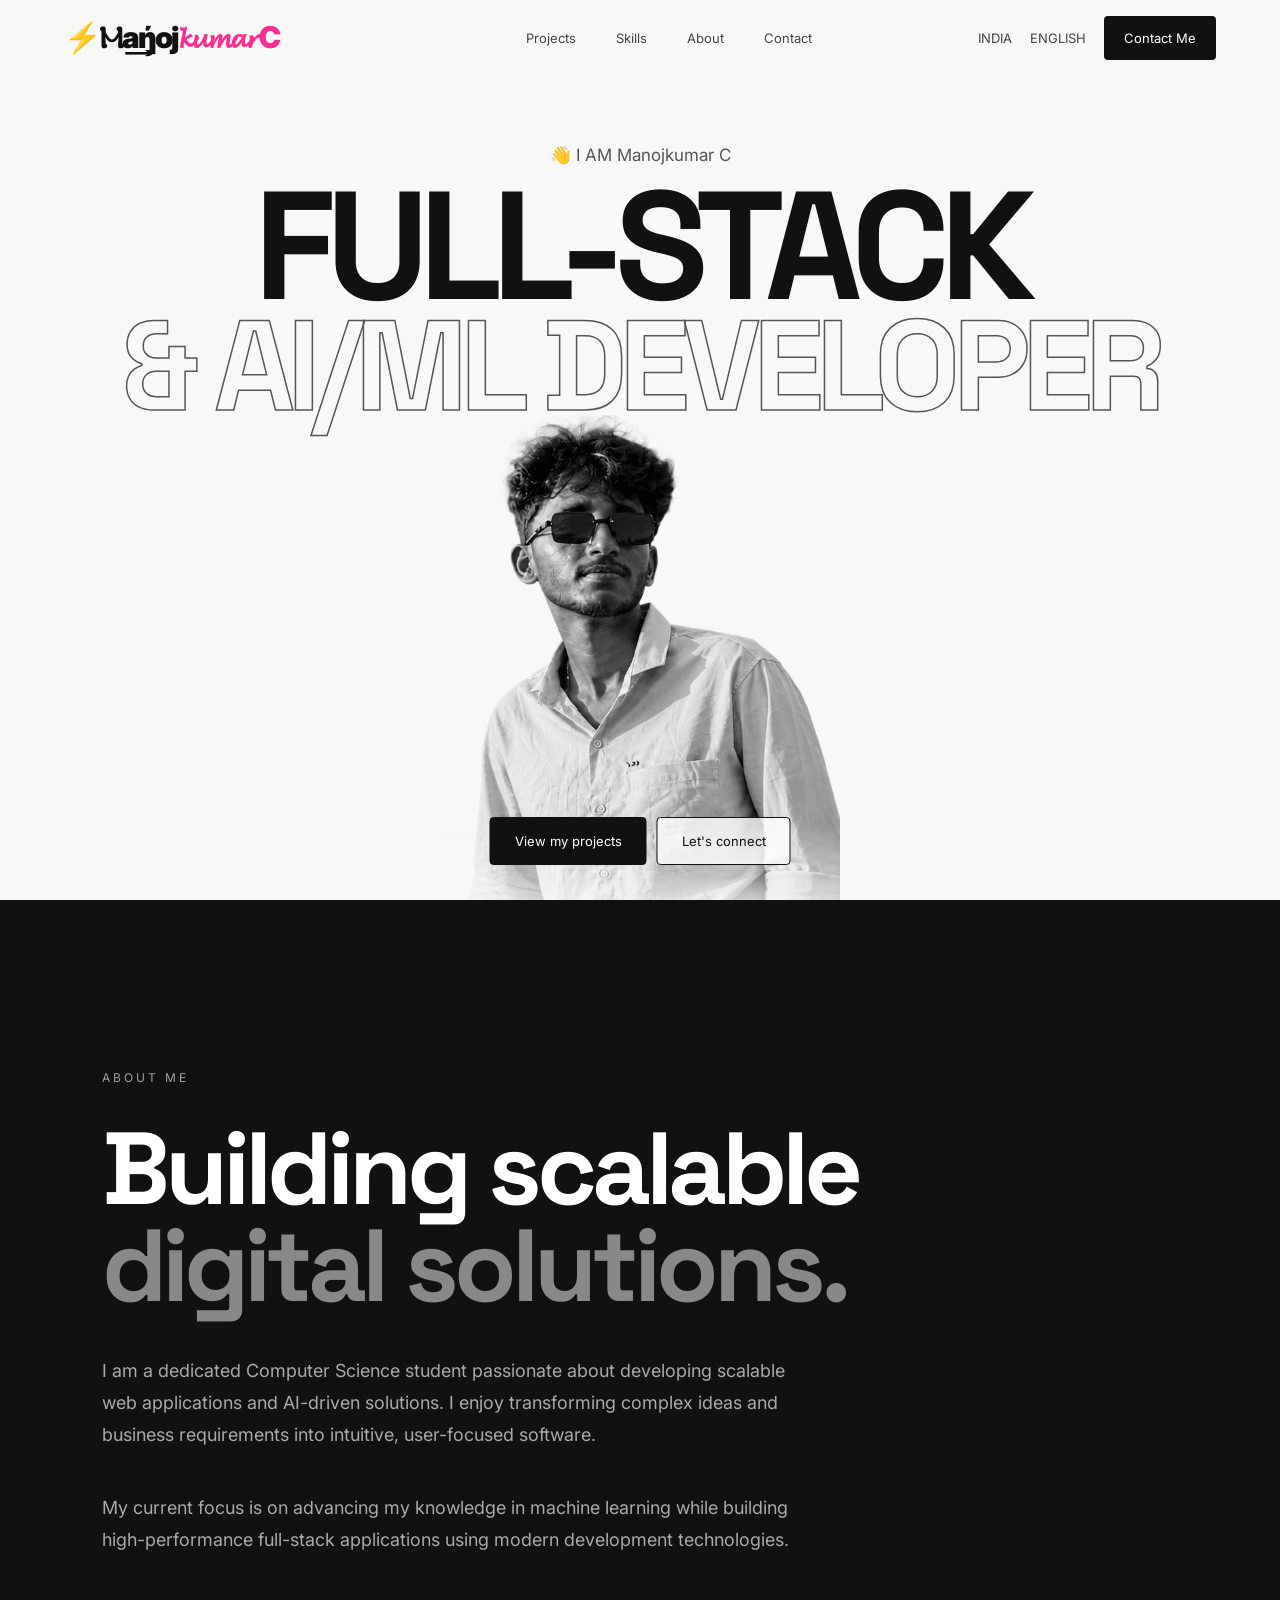
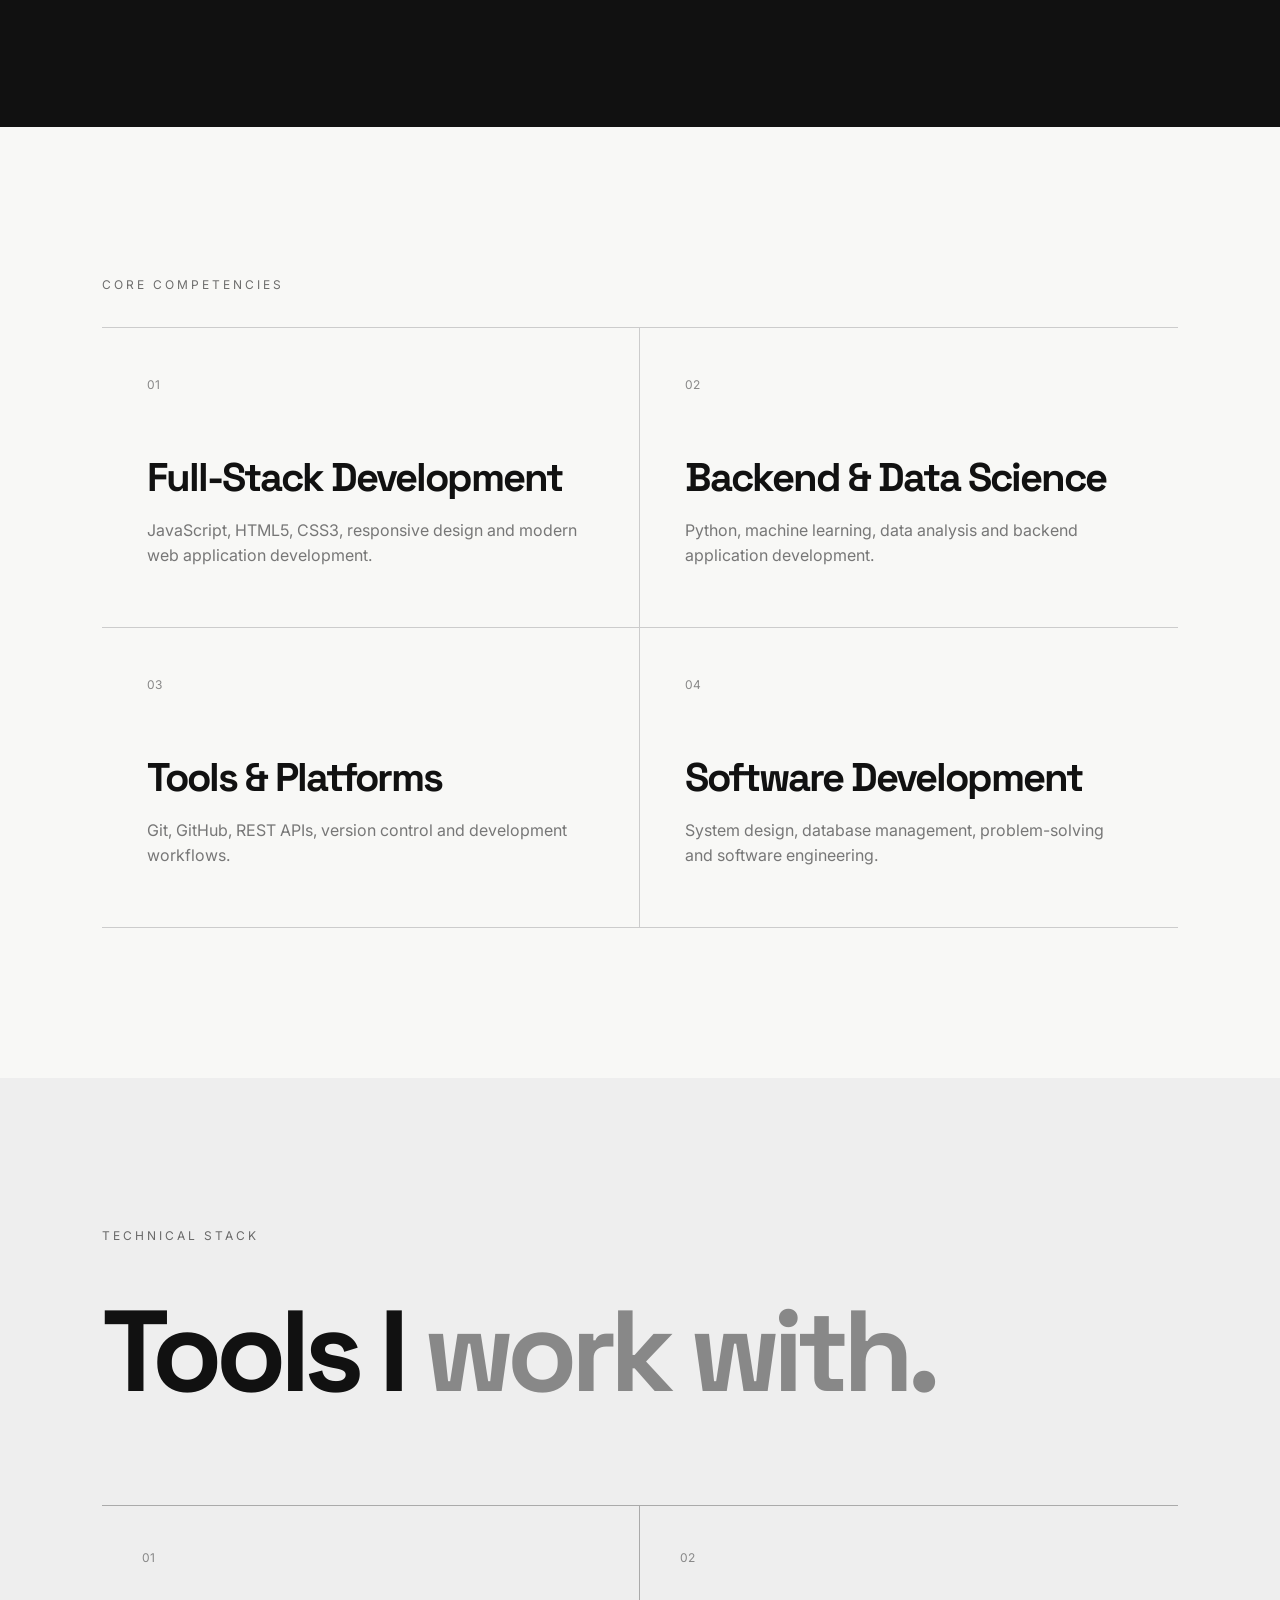
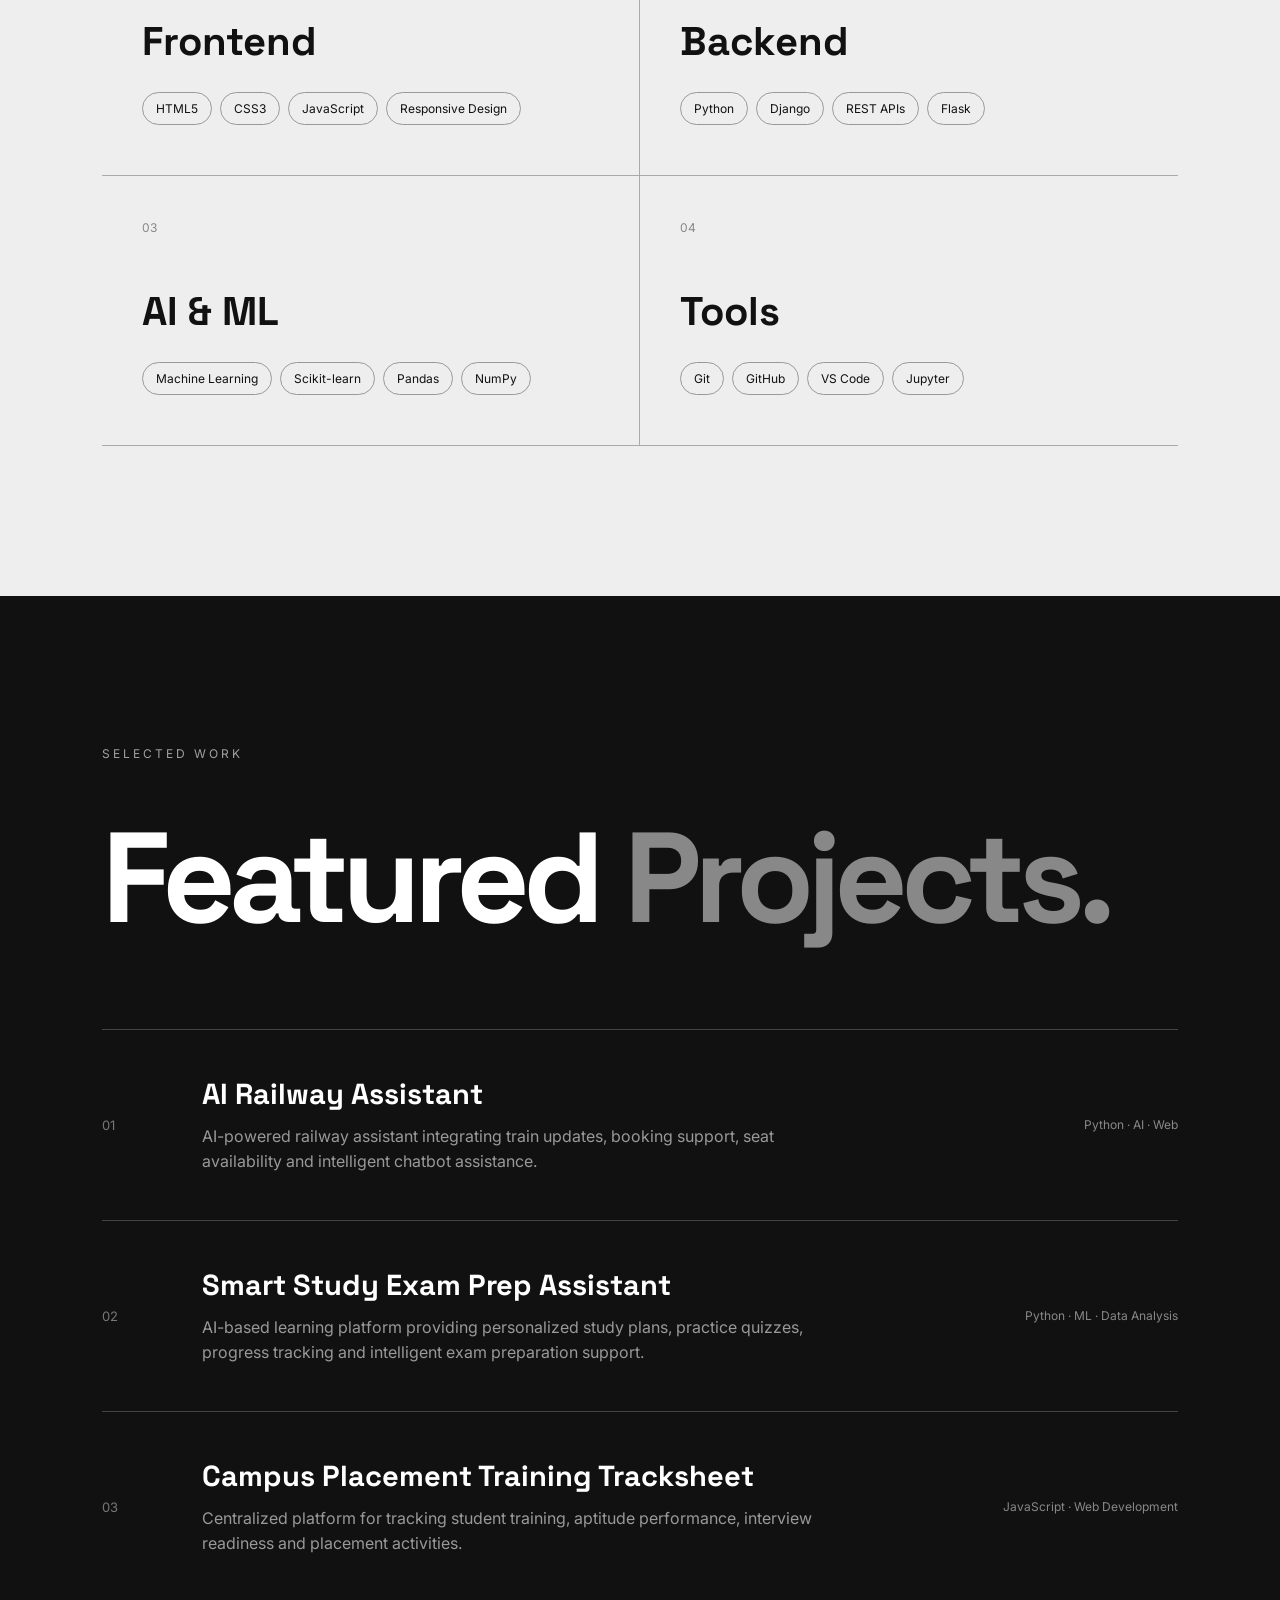
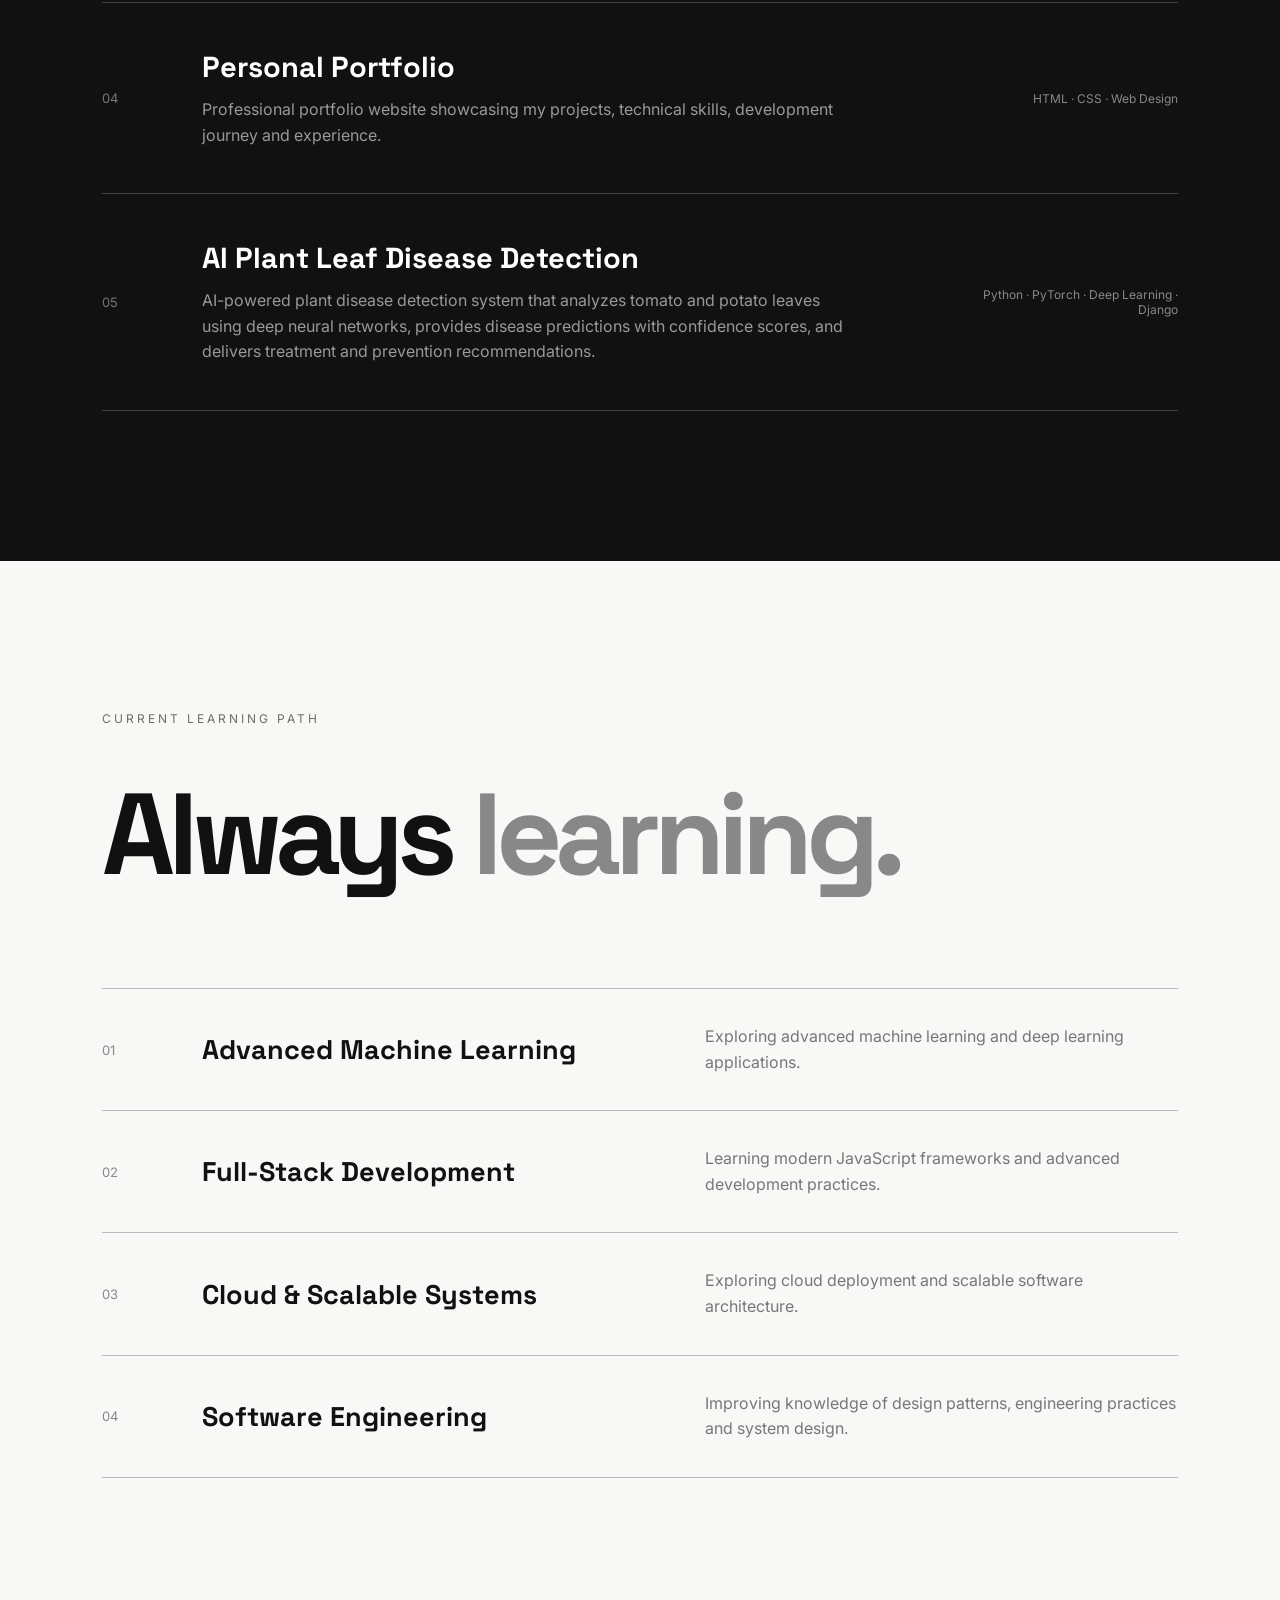
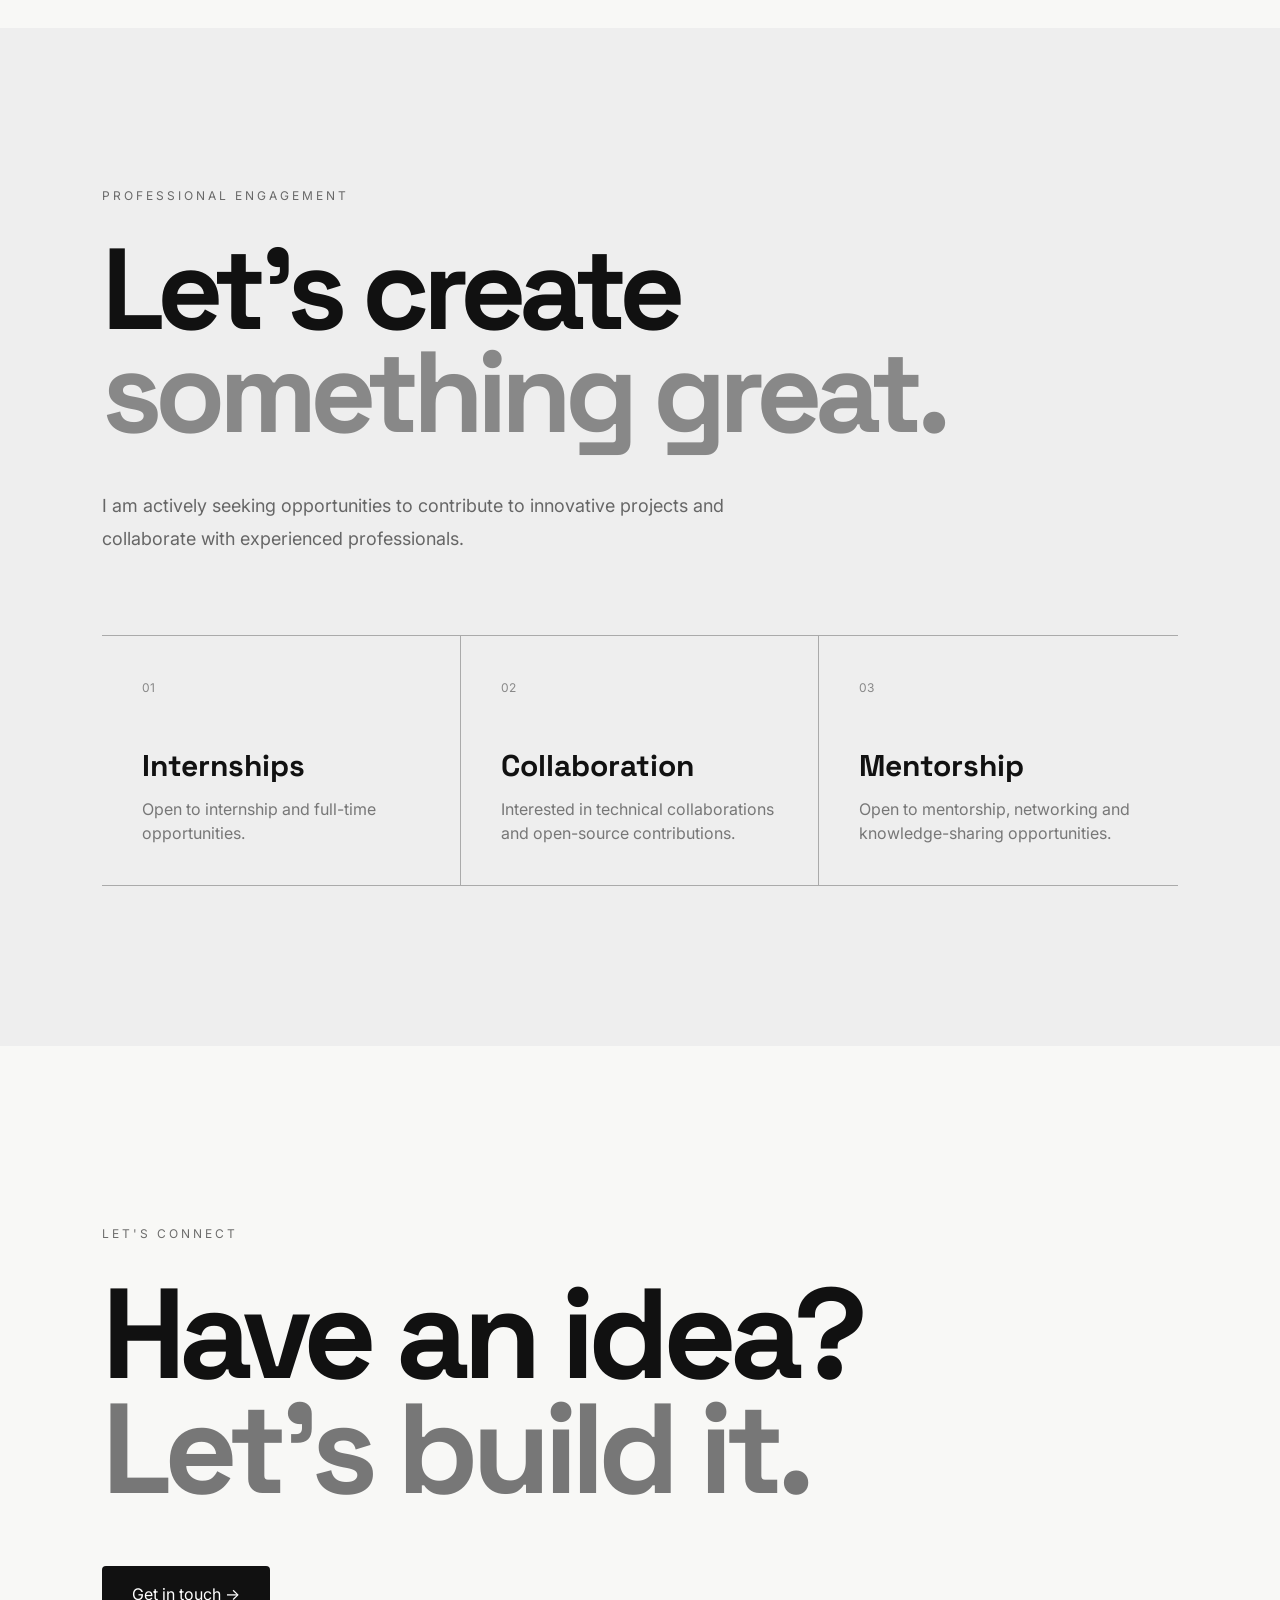
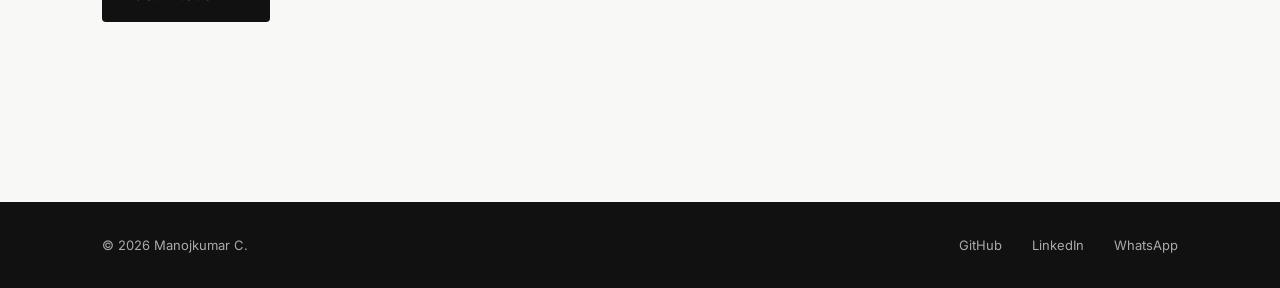
==== index.html @ cdca4e8b "Update index.html" ====
<!DOCTYPE html>
<html lang="en">
<head>
    <meta charset="UTF-8">
    <meta name="viewport" content="width=device-width, initial-scale=1.0">
    <title>Manojkumar C | Full-Stack Developer & AI/ML Enthusiast</title>
    <link rel="stylesheet" href="index.css">
</head>

<body>

    <!-- PORTFOLIO LOADING SCREEN -->
    <div id="portfolio-loader">
 
        <div class="loading-content">

            <div class="loading-circle">
                <img
                    src="img.png"
                    alt="Tree silhouette"
                    class="loading-tree"
                >
            </div>

            <h1>𝒍𝒐𝒂𝒅𝒊𝒏𝒈...<span></span></h1>

            <div class="loading-bar">
                <div id="loading-fill"></div>
            </div>

            <p id="loading-percent">0%</p>

        </div>
    </div>

    <!-- YOUR ACTUAL PORTFOLIO STARTS HERE -->
    <header class="navbar">


 
<!-- YOUR EXISTING FOOTER AND ALL PORTFOLIO SECTIONS ABOVE -->

<script>
document.addEventListener("DOMContentLoaded", () => {
    const loader = document.getElementById("portfolio-loader");
    const fill = document.getElementById("loading-fill");
    const percent = document.getElementById("loading-percent");

    if (!loader || !fill || !percent) return;

    let progress = 0;
    let finished = false;

    document.body.style.overflow = "hidden";

    function hideLoader() {
        if (finished) return;
        finished = true;

        fill.style.width = "100%";
        percent.textContent = "100%";

        loader.classList.add("loader-hidden");
        document.body.style.overflow = "";
    }

    const timer = setInterval(() => {
        progress = Math.min(progress + 5, 100);

        fill.style.width = progress + "%";
        percent.textContent = progress + "%";

        if (progress >= 100) {
            clearInterval(timer);
            setTimeout(hideLoader, 500);
        }
    }, 100);

    // Fallback: loader should never stay forever
    setTimeout(() => {
        clearInterval(timer);
        hideLoader();
    }, 10000);
});
</script>


    <a href="#" class="logo">
        ⚡Ⲙa͢͢͢ήoj<span>𝓴𝓾𝓶𝓪𝓻 C</span>
    </a>

    <nav>
        <a href="#projects">Projects</a>
        <a href="#skills">Skills</a>
        <a href="#about">About</a>
        <a href="#contact">Contact</a>
    </nav>

    <div class="right-nav">
        <a href="#">INDIA </a>
        <a href="#">ENGLISH</a>

        <a href="mailto:manojkumar332629@gmail.com" class="contact-btn">
            Contact Me
        </a>
    </div>

</header>


<main>

<!-- HERO -->

<section class="hero">

    <div class="intro">
        👋 I AM   Manojkumar C
    </div>

    <div class="hero-title">

        <h1>FULL-STACK</h1>

        <h2>
            <span>&</span> AI/ML DEVELOPER
        </h2>

    </div>

    <div class="hero-photo">
        <img src="Cool Sunglasses Portrait Cutout.png" alt="Manojkumar C">
    </div>

    <div class="buttons">

        <a href="#projects" class="btn primary">
            View my projects
        </a>

        <a href="#contact" class="btn secondary">
            Let's connect
        </a>

    </div>

</section>


<!-- ABOUT -->

<section class="about" id="about">

    <p class="section-small">
        ABOUT ME
    </p>

    <h2>
        Building scalable
        <span>digital solutions.</span>
    </h2>

    <p class="about-text">
        I am a dedicated Computer Science student passionate about
        developing scalable web applications and AI-driven solutions.
        I enjoy transforming complex ideas and business requirements
        into intuitive, user-focused software.
    </p>

    <p class="about-text">
        My current focus is on advancing my knowledge in machine
        learning while building high-performance full-stack applications
        using modern development technologies.
    </p>

</section>


<!-- CORE COMPETENCIES -->

<section class="competencies">

    <p class="section-small">
        CORE COMPETENCIES
    </p>

    <div class="competency-grid">

        <div class="competency-card">
            <span>01</span>

            <h3>
                Full-Stack
                Development
            </h3>

            <p>
                JavaScript, HTML5, CSS3, responsive design
                and modern web application development.
            </p>
        </div>


        <div class="competency-card">
            <span>02</span>

            <h3>
                Backend &
                Data Science
            </h3>

            <p>
                Python, machine learning, data analysis
                and backend application development.
            </p>
        </div>


        <div class="competency-card">
            <span>03</span>

            <h3>
                Tools &
                Platforms
            </h3>

            <p>
                Git, GitHub, REST APIs, version control
                and development workflows.
            </p>
        </div>


        <div class="competency-card">
            <span>04</span>

            <h3>
                Software
                Development
            </h3>

            <p>
                System design, database management,
                problem-solving and software engineering.
            </p>
        </div>

    </div>

</section>


<!-- TECHNICAL STACK -->

<section class="skills" id="skills">

    <p class="section-small">
        TECHNICAL STACK
    </p>

    <h2>
        Tools I
        <span>work with.</span>
    </h2>

    <div class="skills-grid">

        <div class="skill-card">

            <span>01</span>

            <h3>
                Frontend
            </h3>

            <div class="tags">
                <span>HTML5</span>
                <span>CSS3</span>
                <span>JavaScript</span>
                <span>Responsive Design</span>
            </div>

        </div>


        <div class="skill-card">

            <span>02</span>

            <h3>
                Backend
            </h3>

            <div class="tags">
                <span>Python</span>
                <span>Django</span>
                <span>REST APIs</span>
                <span>Flask</span>
            </div>

        </div>


        <div class="skill-card">

            <span>03</span>

            <h3>
                AI & ML
            </h3>

            <div class="tags">
                <span>Machine Learning</span>
                <span>Scikit-learn</span>
                <span>Pandas</span>
                <span>NumPy</span>
            </div>

        </div>


        <div class="skill-card">

            <span>04</span>

            <h3>
                Tools
            </h3>

            <div class="tags">
                <span>Git</span>
                <span>GitHub</span>
                <span>VS Code</span>
                <span>Jupyter</span>
            </div>

        </div>

    </div>

</section>


<!-- PROJECTS -->

<section class="projects" id="projects">

    <p class="section-small">
        SELECTED WORK
    </p>

    <h2>
        Featured
        <span>Projects.</span>
    </h2>


    <div class="project-list">


        <!-- PROJECT 01 -->

        <a
            href="https://github.com/manojofficiall/AIRA-Your-AI-RAILWAY-ASSISTANT"
            target="_blank"
            class="project"
        >

            <div class="project-number">
                01
            </div>

            <div>

                <h3>
                    AI Railway Assistant
                </h3>

                <p>
                    AI-powered railway assistant integrating
                    train updates, booking support, seat availability
                    and intelligent chatbot assistance.
                </p>

            </div>

            <div class="project-tech">
                Python · AI · Web
            </div>

        </a>


        <!-- PROJECT 02 -->

        <a
            href="https://github.com/manojofficiall/SmartStudy-Assist"
            target="_blank"
            class="project"
        >

            <div class="project-number">
                02
            </div>

            <div>

                <h3>
                    Smart Study Exam Prep Assistant
                </h3>

                <p>
                    AI-based learning platform providing personalized
                    study plans, practice quizzes, progress tracking
                    and intelligent exam preparation support.
                </p>

            </div>

            <div class="project-tech">
                Python · ML · Data Analysis
            </div>

        </a>


        <!-- PROJECT 03 -->

        <a
            href="https://github.com/manojofficiall/Campus-Placement-Training-Tracksheet"
            target="_blank"
            class="project"
        >

            <div class="project-number">
                03
            </div>

            <div>

                <h3>
                    Campus Placement Training Tracksheet
                </h3>

                <p>
                    Centralized platform for tracking student training,
                    aptitude performance, interview readiness and
                    placement activities.
                </p>

            </div>

            <div class="project-tech">
                JavaScript · Web Development
            </div>

        </a>

        <!-- PROJECT 04 -->

        <a
            href="https://github.com/manojofficiall/Manojkumar_portfolio"
            target="_blank"
            class="project"
        >

            <div class="project-number">
                04
            </div>

            <div>

                <h3>
                    Personal Portfolio
                </h3>

                <p>
                    Professional portfolio website showcasing my
                    projects, technical skills, development journey
                    and experience.
                </p>

            </div>

            <div class="project-tech">
                HTML · CSS · Web Design
            </div>

        </a>

    </div>
<!-- PROJECT 05 -->

<a
    href="https://github.com/manojofficiall/Ai-Based-Plant-Leaf-Predictions-and-Detections"
    target="_blank"
    rel="noopener noreferrer"
    class="project"
>

    <div class="project-number">
        05
    </div>

    <div>

        <h3>
            AI Plant Leaf Disease Detection
        </h3>

        <p>
            AI-powered plant disease detection system that analyzes
            tomato and potato leaves using deep neural networks,
            provides disease predictions with confidence scores,
            and delivers treatment and prevention recommendations.
        </p>

    </div>

    <div class="project-tech">
        Python · PyTorch · Deep Learning · Django
    </div>

</a>

</div>

</section>

</section>


<!-- CURRENT LEARNING -->

<section class="learning">

    <p class="section-small">
        CURRENT LEARNING PATH
    </p>

    <h2>
        Always
        <span>learning.</span>
    </h2>

    <div class="learning-list">

        <div class="learning-item">
            <span>01</span>
            <h3>
                Advanced Machine Learning
            </h3>
            <p>
                Exploring advanced machine learning and
                deep learning applications.
            </p>
        </div>


        <div class="learning-item">
            <span>02</span>
            <h3>
                Full-Stack Development
            </h3>
            <p>
                Learning modern JavaScript frameworks and
                advanced development practices.
            </p>
        </div>


        <div class="learning-item">
            <span>03</span>
            <h3>
                Cloud & Scalable Systems
            </h3>
            <p>
                Exploring cloud deployment and scalable
                software architecture.
            </p>
        </div>


        <div class="learning-item">
            <span>04</span>
            <h3>
                Software Engineering
            </h3>
            <p>
                Improving knowledge of design patterns,
                engineering practices and system design.
            </p>
        </div>

    </div>

</section>


<!-- PROFESSIONAL ENGAGEMENT -->

<section class="engagement">

    <p class="section-small">
        PROFESSIONAL ENGAGEMENT
    </p>

    <h2>
        Let's create
        <span>something great.</span>
    </h2>

    <p class="engagement-text">
        I am actively seeking opportunities to contribute to
        innovative projects and collaborate with experienced
        professionals.
    </p>


    <div class="engagement-grid">

        <div>
            <span>01</span>
            <h3>
                Internships
            </h3>
            <p>
                Open to internship and full-time opportunities.
            </p>
        </div>


        <div>
            <span>02</span>
            <h3>
                Collaboration
            </h3>
            <p>
                Interested in technical collaborations and
                open-source contributions.
            </p>
        </div>


        <div>
            <span>03</span>
            <h3>
                Mentorship
            </h3>
            <p>
                Open to mentorship, networking and
                knowledge-sharing opportunities.
            </p>
        </div>

    </div>

</section>


<!-- CONTACT -->

<section class="contact" id="contact">

    <p class="section-small">
        LET'S CONNECT
    </p>

    <h2>
        Have an idea?
        <br>
        <span>Let's build it.</span>
    </h2>

    <a
        href="mailto:yourmail@gmail.com"
        class="email-btn"
    >
        Get in touch →
    </a>

</section>

</main>


<footer>

    <p>
        © 2026 Manojkumar C.
    </p>

    <div>

        <a
            href="https://github.com/manojofficiall"
            target="_blank"
        >
            GitHub
        </a>

        <a
            href="https://www.linkedin.com/"
            target="_blank"
        >
            LinkedIn
        </a>

         <a
            href="https://wa.me/919751748239"
            target="_blank"
            rel="noopener noreferrer"
        >
            WhatsApp
        </a>

    </div>

</footer>


</body>
</html>
---- index.css ----
@import url('https://fonts.googleapis.com/css2?family=Inter:wght@400;500;600;700;800;900&family=Space+Grotesk:wght@400;500;600;700&display=swap');

* {
    margin: 0;
    padding: 0;
    box-sizing: border-box;
}

html {
    scroll-behavior: smooth;
}

body {
    font-family: 'Inter', sans-serif;
    background: #f8f8f6;
    color: #111;
    overflow-x: hidden;
}

a {
    text-decoration: none;
    color: inherit;
}


/* NAVBAR */

.navbar {
    height: 75px;
    padding: 0 5%;
    display: flex;
    align-items: center;
    justify-content: space-between;
    position: relative;
    z-index: 10;
}

.logo {
    font-size: 30px;
    font-weight: 900;
    letter-spacing: -2px;
}

.logo span {
    color: #ff2f92;
}

nav {
    display: flex;
    gap: 40px;
    margin-left: 80px;
}

nav a,
.right-nav a {
    font-size: 13px;
    color: #444;
    transition: 0.3s;
}

nav a:hover,
.right-nav a:hover {
    color: #93e32c;
}

.right-nav {
    display: flex;
    align-items: center;
    gap: 18px;
}

.contact-btn {
    background: #111;
    color: white !important;
    padding: 14px 20px;
    border-radius: 4px;
}


/* HERO */

.hero {
    min-height: calc(100vh - 75px);
    position: relative;
    padding-top: 70px;
    text-align: center;
    overflow: hidden;
}

.intro {
    font-size: 17px;
    color: #555;
    position: relative;
    z-index: 4;
}

.intro span {
    color: #111;
    font-weight: 600;
}

.hero-title {
    position: relative;
    z-index: 2;
    margin-top: 20px;
}

.hero-title h1 {
    font-family: 'Space Grotesk', sans-serif;
    font-size: clamp(75px, 12vw, 175px);
    line-height: 0.8;
    font-weight: 900;
    letter-spacing: -10px;
    white-space: nowrap;
}

.hero-title h2 {
    font-family: 'Space Grotesk', sans-serif;
    font-size: clamp(60px, 10vw, 150px);
    line-height: 0.9;
    font-weight: 800;
    letter-spacing: -8px;
    color: transparent;
    -webkit-text-stroke: 1.5px #555;
    white-space: nowrap;
}

.hero-title h2 span {
    color: transparent;
    -webkit-text-stroke: 1.5px #555;
}

.location {
    position: relative;
    z-index: 4;
    text-align: left;
    margin-left: 8%;
    margin-top: 20px;
    font-size: 16px;
    color: #555;
}


/* PHOTO */

.hero-photo {
    position: absolute;
    z-index: 3;
    width: 400px;
    height: 520px;
    left: 50%;
    bottom: -35px;
    transform: translateX(-50%);
    overflow: hidden;
    pointer-events: none;
}

.hero-photo::after {
    content: "";
    position: absolute;
    left: 0;
    right: 0;
    bottom: 0;
    height: 110px;
    background: linear-gradient(
        transparent,
        #f8f8f6
    );
}

.hero-photo img {
    width: 100%;
    height: 100%;
    object-fit: cover;
    object-position: center top;
    filter: grayscale(100%);
    mix-blend-mode: multiply;
    
}


/* BUTTONS */

.buttons {
    position: absolute;
    z-index: 5;
    bottom: 35px;
    left: 50%;
    transform: translateX(-50%);
    display: flex;
    gap: 10px;
}

.btn {
    padding: 15px 24px;
    border: 1px solid #111;
    border-radius: 4px;
    font-size: 13px;
    transition: 0.3s;
}

.primary {
    background: #111;
    color: white;
}

.secondary {
    background: rgba(255,255,255,0.8);
}

.btn:hover {
    transform: translateY(-3px);
}


/* ABOUT */

.about {
    padding: 170px 8%;
    background: #111;
    color: white;
}

.section-small {
    font-size: 12px;
    letter-spacing: 3px;
    margin-bottom: 35px;
    opacity: 0.6;
}

.about h2,
.skills h2,
.projects h2,
.learning h2,
.engagement h2 {
    font-family: 'Space Grotesk', sans-serif;
}

.about h2 {
    max-width: 1000px;
    font-size: clamp(50px, 8vw, 110px);
    line-height: 0.95;
    letter-spacing: -5px;
}

.about h2 span,
.skills h2 span,
.learning h2 span,
.engagement h2 span {
    color: #888;
}

.about-text {
    max-width: 700px;
    margin-top: 40px;
    font-size: 18px;
    line-height: 1.8;
    color: #aaa;
}


/* CORE COMPETENCIES */

.competencies {
    padding: 150px 8%;
    background: #f8f8f6;
}

.competency-grid {
    display: grid;
    grid-template-columns: repeat(2, 1fr);
    border-top: 1px solid #ccc;
}

.competency-card {
    min-height: 300px;
    padding: 45px;
    border-bottom: 1px solid #ccc;
    transition: 0.4s;
}

.competency-card:nth-child(odd) {
    border-right: 1px solid #ccc;
}

.competency-card span {
    font-size: 12px;
    color: #888;
}

.competency-card h3 {
    margin-top: 65px;
    max-width: 450px;
    font-family: 'Space Grotesk', sans-serif;
    font-size: 40px;
    line-height: 1;
    letter-spacing: -2px;
}

.competency-card p {
    max-width: 450px;
    margin-top: 20px;
    color: #777;
    line-height: 1.6;
}

.competency-card:hover {
    background: #111;
    color: white;
}

.competency-card:hover span,
.competency-card:hover p {
    color: #aaa;
}


/* TECHNICAL STACK */

.skills {
    padding: 150px 8%;
    background: #eee;
}

.skills h2 {
    font-size: clamp(60px, 9vw, 130px);
    letter-spacing: -7px;
    margin-bottom: 80px;
}

.skills-grid {
    display: grid;
    grid-template-columns: repeat(2, 1fr);
    border-top: 1px solid #aaa;
}

.skill-card {
    min-height: 270px;
    padding: 40px;
    border-bottom: 1px solid #aaa;
}

.skill-card:nth-child(odd) {
    border-right: 1px solid #aaa;
}

.skill-card > span {
    font-size: 12px;
    color: #888;
}

.skill-card h3 {
    font-family: 'Space Grotesk', sans-serif;
    font-size: 40px;
    margin-top: 50px;
}

.tags {
    display: flex;
    flex-wrap: wrap;
    gap: 8px;
    margin-top: 25px;
}

.tags span {
    border: 1px solid #999;
    border-radius: 30px;
    padding: 8px 13px;
    font-size: 12px;
}

.skill-card:hover {
    background: #111;
    color: white;
}

.skill-card:hover .tags span {
    border-color: #777;
}


/* PROJECTS */

.projects {
    padding: 150px 8%;
    background: #111;
    color: white;
}

.projects h2 {
    font-size: clamp(60px, 10vw, 140px);
    letter-spacing: -7px;
    margin-bottom: 70px;
}

.projects h2 span {
    color: #888;
}

.project-list {
    border-top: 1px solid #444;
}

.project {
    display: grid;
    grid-template-columns: 70px 1fr 230px;
    gap: 30px;
    padding: 45px 0;
    border-bottom: 1px solid #444;
    align-items: center;
    transition: 0.4s;
}

.project:hover {
    padding-left: 20px;
}

.project-number {
    color: #777;
    font-size: 13px;
}

.project h3 {
    font-family: 'Space Grotesk', sans-serif;
    font-size: 29px;
    margin-bottom: 12px;
}

.project p {
    max-width: 650px;
    color: #999;
    line-height: 1.6;
}

.project-tech {
    color: #888;
    font-size: 12px;
    text-align: right;
}


/* LEARNING */

.learning {
    padding: 150px 8%;
    background: #f8f8f6;
}

.learning h2 {
    font-size: clamp(60px, 9vw, 130px);
    letter-spacing: -7px;
    margin-bottom: 80px;
}

.learning-list {
    border-top: 1px solid #bbb;
}

.learning-item {
    display: grid;
    grid-template-columns: 70px 1fr 1fr;
    gap: 30px;
    padding: 35px 0;
    border-bottom: 1px solid #bbb;
    align-items: center;
}

.learning-item > span {
    color: #888;
    font-size: 13px;
}

.learning-item h3 {
    font-family: 'Space Grotesk', sans-serif;
    font-size: 27px;
}

.learning-item p {
    color: #777;
    line-height: 1.6;
}


/* PROFESSIONAL ENGAGEMENT */

.engagement {
    padding: 160px 8%;
    background: #eee;
}

.engagement h2 {
    font-size: clamp(55px, 9vw, 130px);
    line-height: 0.9;
    letter-spacing: -7px;
}

.engagement-text {
    max-width: 650px;
    margin-top: 45px;
    font-size: 18px;
    line-height: 1.8;
    color: #666;
}

.engagement-grid {
    margin-top: 80px;
    display: grid;
    grid-template-columns: repeat(3, 1fr);
    border-top: 1px solid #aaa;
}

.engagement-grid > div {
    padding: 40px;
    min-height: 230px;
    border-bottom: 1px solid #aaa;
}

.engagement-grid > div:not(:last-child) {
    border-right: 1px solid #aaa;
}

.engagement-grid span {
    color: #888;
    font-size: 12px;
}

.engagement-grid h3 {
    font-family: 'Space Grotesk', sans-serif;
    font-size: 30px;
    margin-top: 50px;
}

.engagement-grid p {
    color: #777;
    margin-top: 12px;
    line-height: 1.5;
}


/* CONTACT */

.contact {
    padding: 180px 8%;
    background: #f8f8f6;
}

.contact h2 {
    font-family: 'Space Grotesk', sans-serif;
    font-size: clamp(60px, 10vw, 140px);
    line-height: 0.9;
    letter-spacing: -7px;
}

.contact h2 span {
    color: #777;
}

.email-btn {
    display: inline-block;
    margin-top: 60px;
    background: #111;
    color: white;
    padding: 18px 30px;
    border-radius: 4px;
    transition: 0.3s;
}

.email-btn:hover {
    transform: translateY(-4px);
}


/* FOOTER */

footer {
    padding: 35px 8%;
    background: #111;
    color: #aaa;
    display: flex;
    justify-content: space-between;
    font-size: 13px;
}

footer div {
    display: flex;
    gap: 30px;
}

footer a:hover {
    color: white;
}


/* MOBILE */

@media (max-width: 900px) {

    .navbar {
        padding: 0 25px;
    }

    nav {
        display: none;
    }

    .right-nav a:not(.contact-btn) {
        display: none;
    }

    .contact-btn {
        padding: 10px 14px;
        font-size: 11px !important;
    }

    .hero {
        min-height: 700px;
        padding-top: 50px;
    }

    .intro {
        padding: 0 20px;
        font-size: 14px;
    }

    .hero-title h1 {
        font-size: 17vw;
        letter-spacing: -5px;
    }

    .hero-title h2 {
        font-size: 15vw;
        letter-spacing: -5px;
    }

    .location {
        margin-left: 25px;
    }

    .hero-photo {
        width: 300px;
        height: 420px;
    }

    .buttons {
        bottom: 20px;
        width: 100%;
        justify-content: center;
    }

    .btn {
        padding: 12px 15px;
        font-size: 11px;
    }

    .about,
    .competencies,
    .skills,
    .projects,
    .learning,
    .engagement,
    .contact {
        padding: 100px 25px;
    }

    .about h2,
    .skills h2,
    .projects h2,
    .learning h2,
    .engagement h2,
    .contact h2 {
        letter-spacing: -3px;
    }

    .competency-grid,
    .skills-grid {
        grid-template-columns: 1fr;
    }

    .competency-card {
        min-height: 250px;
    }

    .competency-card:nth-child(odd),
    .skill-card:nth-child(odd) {
        border-right: none;
    }

    .competency-card h3,
    .skill-card h3 {
        font-size: 32px;
    }

    .project {
        grid-template-columns: 40px 1fr;
        gap: 15px;
    }

    .project-tech {
        grid-column: 2;
        text-align: left;
    }

    .learning-item {
        grid-template-columns: 40px 1fr;
    }

    .learning-item p {
        grid-column: 2;
    }

    .engagement-grid {
        grid-template-columns: 1fr;
    }

    .engagement-grid > div:not(:last-child) {
        border-right: none;
    }

    footer {
        padding: 30px 25px;
        flex-direction: column;
        gap: 20px;
    }
}

/* SECTION OVERLAP FIX */

.learning,
.engagement,
.contact {
    position: relative;
    width: 100%;
    clear: both;
}

.learning {
    z-index: 1;
}

.engagement {
    z-index: 2;
}

.contact {
    z-index: 1;
}

/* Prevent content from escaping its section */
.learning-list,
.engagement-grid {
    position: relative;
}

/* ===== MANOJ PORTFOLIO LOADER ===== */

#portfolio-loader {
    position: fixed;
    inset: 0;
    z-index: 999999;
    display: flex;
    align-items: center;
    justify-content: center;
    background: #030303;
    color: #fff;
    opacity: 1;
    visibility: visible;
    transition: opacity 0.8s ease, visibility 0.8s ease;
}

#portfolio-loader.loader-hidden {
    opacity: 0;
    visibility: hidden;
    pointer-events: none;
}

.loading-content {
    width: min(85%, 360px);
    text-align: center;
}

.loading-circle {
    position: relative;
    width: min(65vw, 250px);
    aspect-ratio: 1;
    margin: 0 auto 28px;
    display: flex;
    align-items: center;
    justify-content: center;
}

/* Rotating cyan circle */
.loading-circle::before {
    content: "";
    position: absolute;
    inset: 0;
    border-radius: 50%;
    background: repeating-conic-gradient(
        #42f5ee 0deg 1.2deg,
        transparent 1.2deg 7deg
    );

    -webkit-mask: radial-gradient(
        farthest-side,
        transparent calc(100% - 7px),
        #000 calc(100% - 5px)
    );

    mask: radial-gradient(
        farthest-side,
        transparent calc(100% - 7px),
        #000 calc(100% - 5px)
    );

    animation: manoj-loader-spin 8s linear infinite;
    filter: drop-shadow(0 0 5px #42f5ee);
}

/* Tree image inside the circle */
.loading-tree {
    position: relative;
    z-index: 2;
    width: 90%;
    height: 90%;
    object-fit: contain;
}

/* Loading title */
.loading-content h1 {
    color: #fff;
    font-family: 'Space Grotesk', sans-serif;
    font-size: 30px;
    letter-spacing: 5px;
    margin: 0 0 12px;
}

.loading-content h1 span {
    color: #42f5ee;
}

.loading-subtitle {
    color: #aaa;
    font-size: 10px;
    letter-spacing: 4px;
    margin-bottom: 25px;
}

/* Progress bar */
.loading-bar {
    width: 100%;
    height: 8px;
    background: #292929;
    border-radius: 20px;
    overflow: hidden;
}

#loading-fill {
    width: 0%;
    height: 100%;
    background: #42f5ee;
    box-shadow: 0 0 12px #42f5ee;
    border-radius: inherit;
    transition: width 0.5s ease;
}

#loading-percent {
    color: #42f5ee;
    font-size: 13px;
    letter-spacing: 3px;
    margin-top: 14px;
}

/* Rotation animation */
@keyframes manoj-loader-spin {
    to {
        transform: rotate(360deg);
    }
}

/* Mobile display */
@media (max-width: 480px) {
    .loading-content h1 {
        font-size: 25px;
    }

    .loading-circle {
        width: min(65vw, 220px);
    }
}

```css
/* FLOWER RAIN BACKGROUND */
.flower-rain {
    position: absolute;
    inset: 0;
    overflow: hidden;
    pointer-events: none;
    z-index: 1;
}

#portfolio-loader {
    position: fixed;
    inset: 0;
    overflow: hidden;
    z-index: 99999;
}

/* Keep tree, text and loading bar visible */
#portfolio-loader .loading-content {
    position: relative;
    z-index: 2;
}

.flower {
    position: absolute;
    top: -50px;
    left: 0;
    font-size: 24px;
    pointer-events: none;
    animation: flowerFall linear forwards;
}

@keyframes flowerFall {
    0% {
        transform: translate(-10vw, -5vh) rotate(0deg);
    }

    50% {
        transform: translate(45vw, 50vh) rotate(180deg);
    }

    100% {
        transform: translate(110vw, 110vh) rotate(360deg);
    }
}

/* Center the complete loader */
#portfolio-loader {
    position: fixed;
    inset: 0;
    width: 100%;
    height: 100vh;
    display: flex;
    justify-content: center;
    align-items: center;
    overflow: hidden;
    background: #000;
    z-index: 99999;
}

/* Center loading content */
#portfolio-loader .loading-content {
    position: absolute;
    left: 50%;
    top: 50%;
    transform: translate(-50%, -50%);
    width: min(280px, 85vw);
    text-align: center;
    z-index: 20;
}

/* Flower background */
#flowerRain {
    position: absolute;
    inset: 0;
    overflow: hidden;
    pointer-events: none;
    z-index: 10;
}

.flower {
    position: absolute;
    top: -40px;
    left: 0;
    font-size: 22px;
    animation: flowerFall linear forwards;
    will-change: transform;
}

@keyframes flowerFall {
    0% {
        transform: translate(0, -5vh) rotate(0deg);
        opacity: 0;
    }

    10% {
        opacity: 1;
    }

    100% {
        transform: translate(-15vw, 110vh) rotate(360deg);
        opacity: 0;
    }
}

/* Hide loader when finished */
#portfolio-loader.loader-hidden {
    opacity: 0;
    visibility: hidden;
    pointer-events: none;
    transition: opacity 0.6s ease, visibility 0.6s ease;
}

#portfolio-loader {
    position: fixed;
    inset: 0;
    width: 100%;
    height: 100vh;
    display: flex;
    justify-content: center;
    align-items: center;
    overflow: hidden;
    z-index: 99999;
}

#portfolio-loader .loading-content {
    position: relative;
    top: auto;
    left: auto;
    margin: 0;
    transform: none;
    width: min(280px, 90vw);
    text-align: center;
    z-index: 2;
}

#flowerRain {
    position: absolute;
    inset: 0;
    overflow: hidden;
    pointer-events: none;
    z-index: 1;
}

.flower {
    position: absolute;
    top: -40px;
    animation: petalFall linear forwards;
    pointer-events: none;
}

@keyframes petalFall {
    0% {
        transform: translate(0, -5vh) rotate(0deg);
        opacity: 0;
    }
    10% {
        opacity: 1;
    }
    100% {
        transform: translate(-10vw, 110vh) rotate(360deg);
        opacity: 0;
    }
}
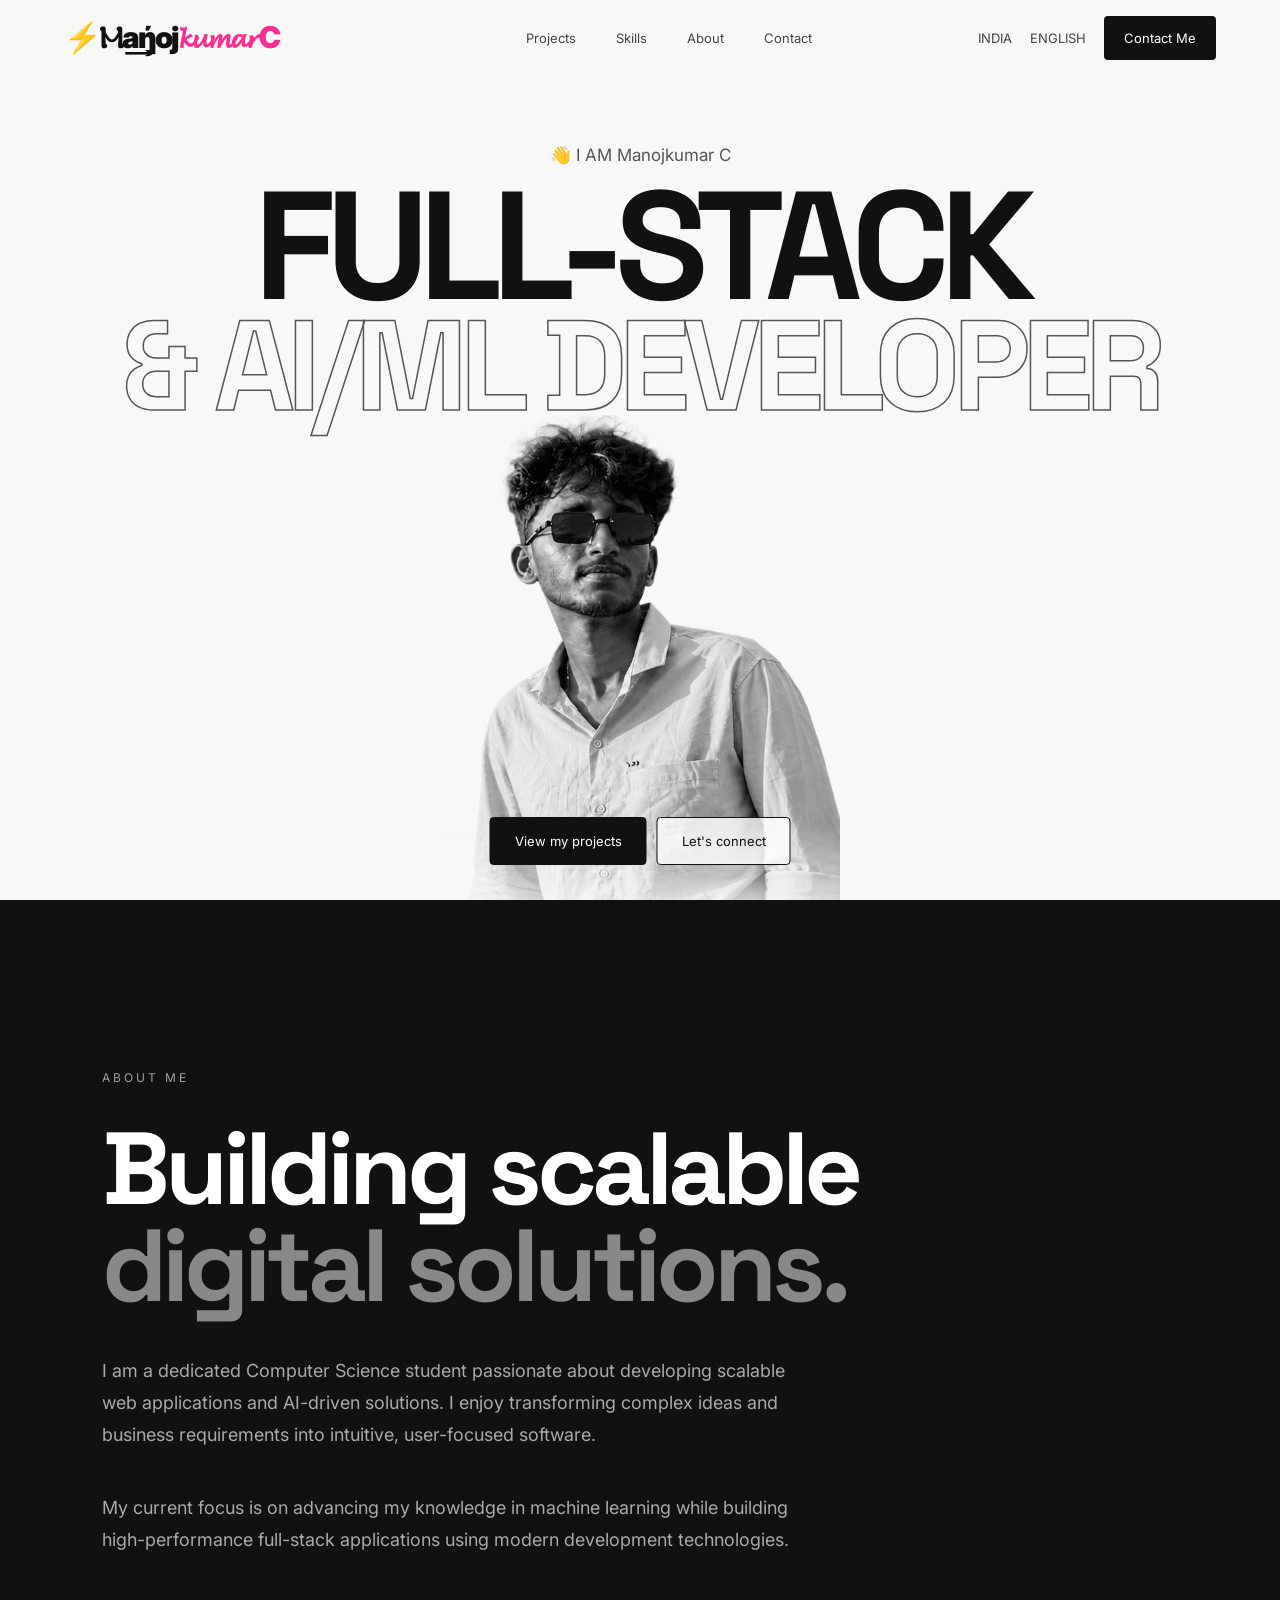
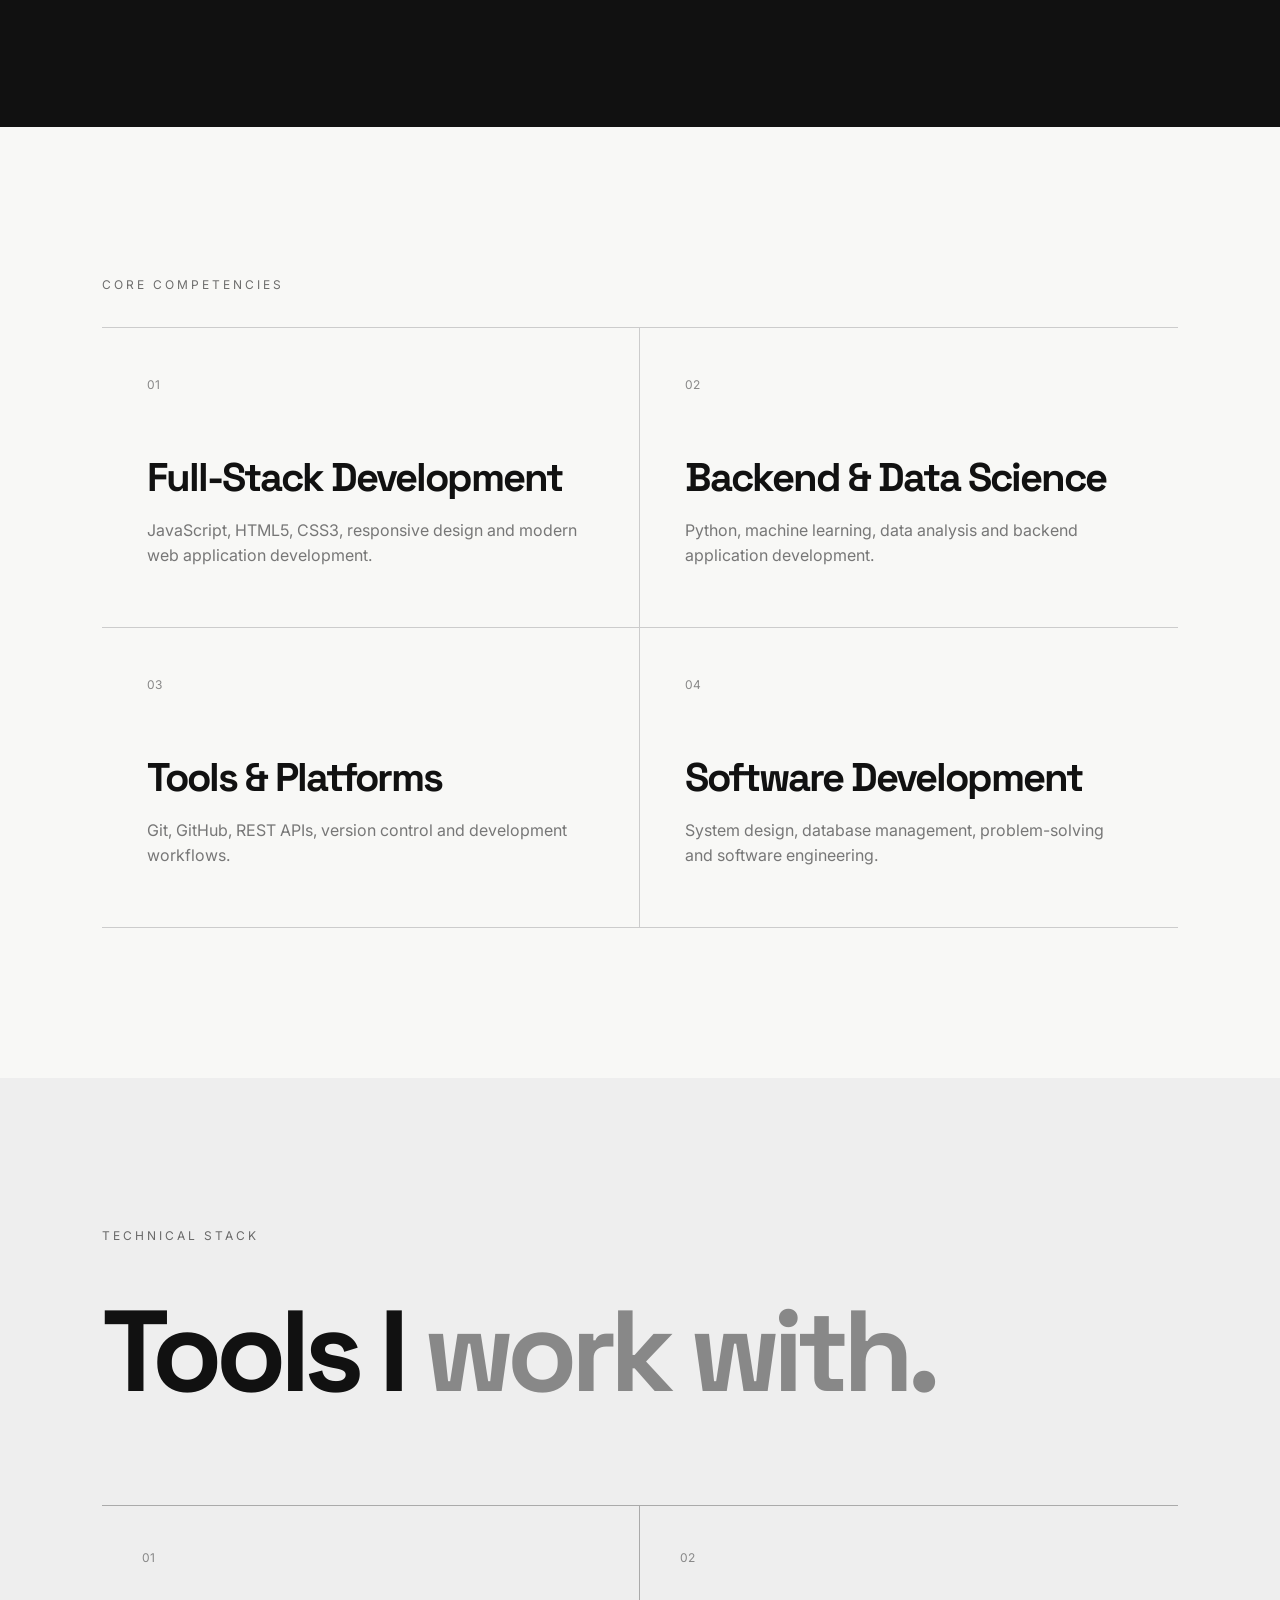
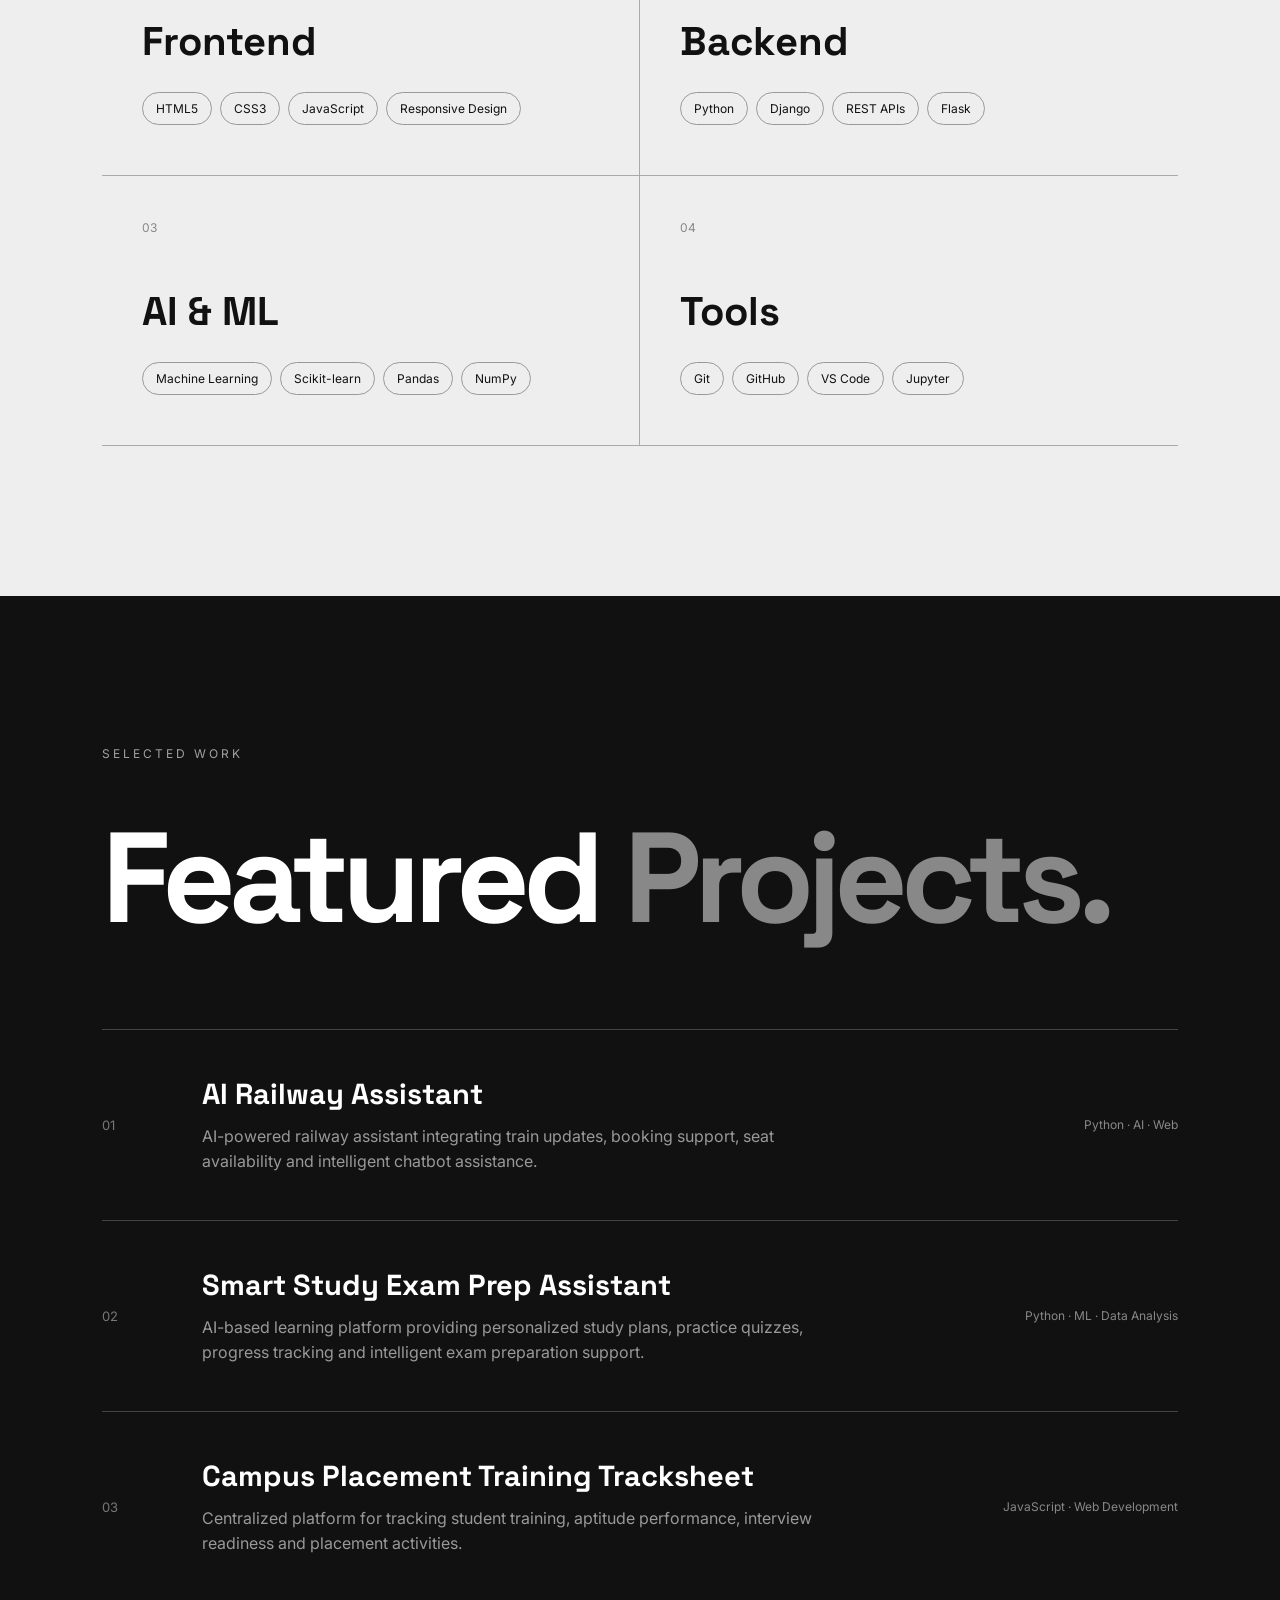
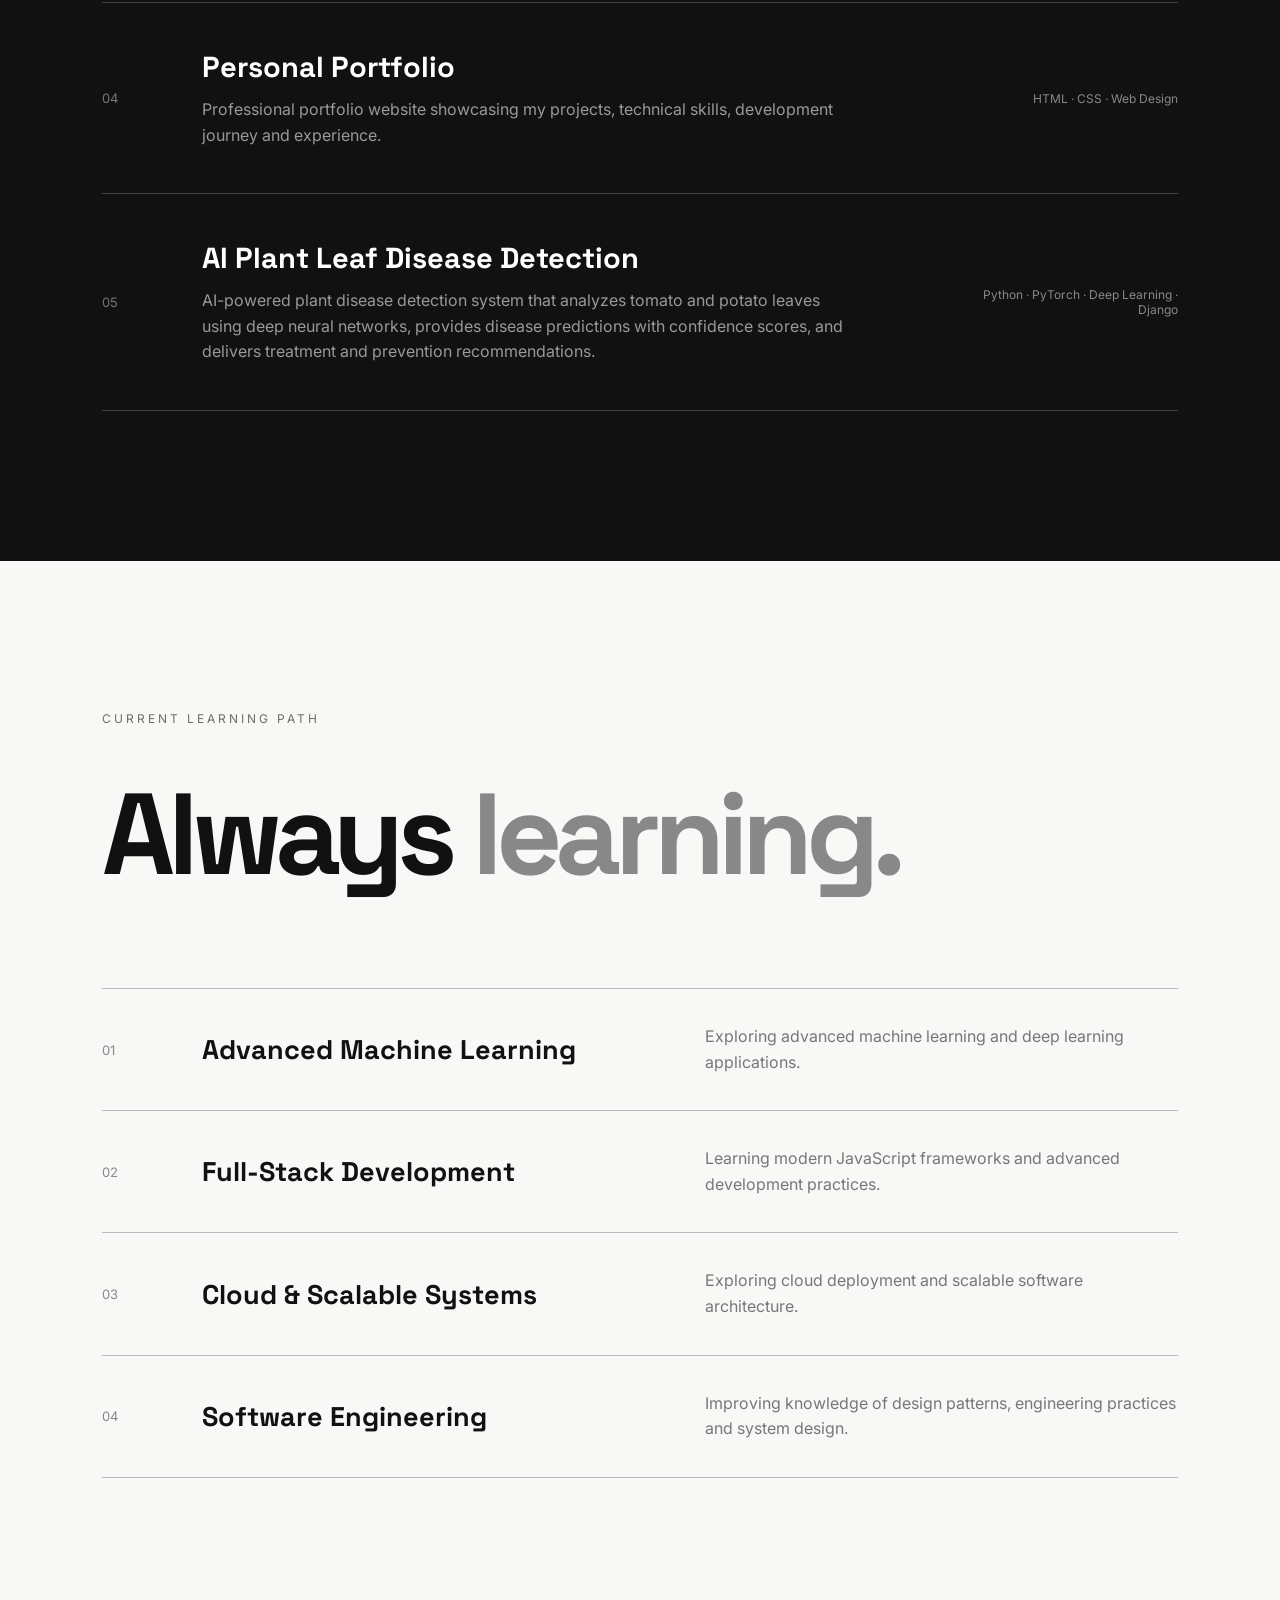
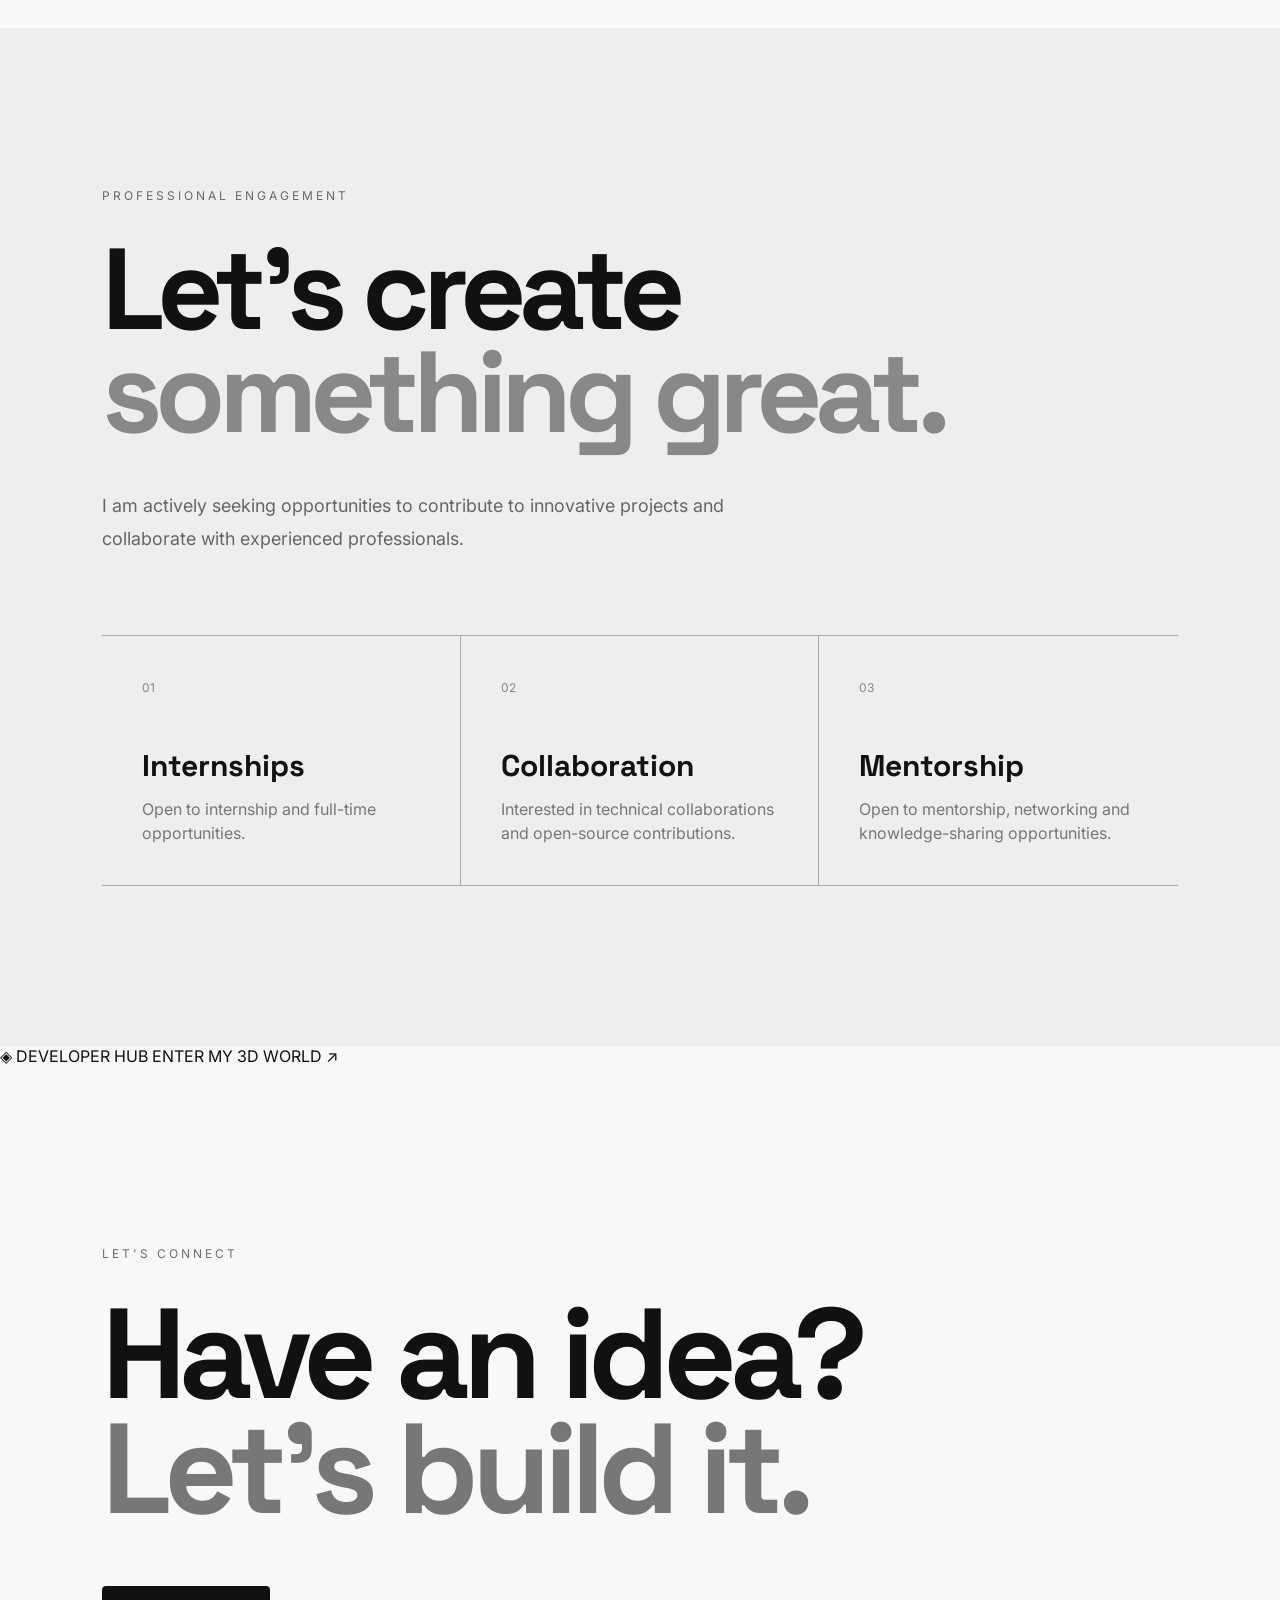
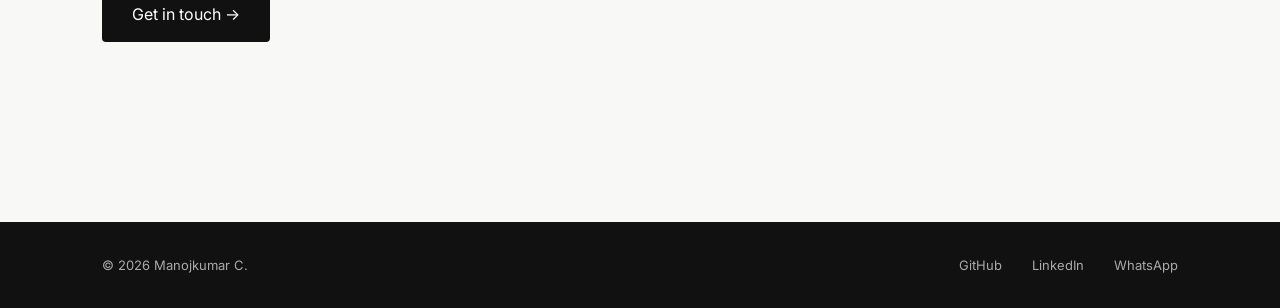
==== commit 723ffbf5: "Update index.html" ====
--- a/index.html
+++ b/index.html
@@ -12,7 +12,19 @@
 
     <!-- PORTFOLIO LOADING SCREEN -->
     <div id="portfolio-loader">
- 
+
+         <!-- Background video -->
+<video id="loading-video" autoplay muted loop playsinline>
+    <source src="manojscreen.mp4" type="video/mp4">
+</video>
+
+
+    <!-- Dark overlay -->
+    <div class="loader-overlay"></div>
+
+    <!-- Falling flowers -->
+    <div id="flowerRain"></div>
+        
         <div class="loading-content">
 
             <div class="loading-circle">
@@ -528,8 +540,6 @@
 
 </section>
 
-</section>
-
 
 <!-- CURRENT LEARNING -->
 
@@ -657,7 +667,20 @@
     </div>
 
 </section>
-
+    
+<!-- DEVELOPER HUB BUTTON -->
+<div class="developer-hub-container">
+    <a href="hub.html" class="developer-hub-link">
+        <span class="developer-hub-icon">◈</span>
+
+        <span class="developer-hub-content">
+            <span class="developer-hub-title">DEVELOPER HUB</span>
+            <span class="developer-hub-subtitle">ENTER MY 3D WORLD</span>
+        </span>
+
+        <span class="developer-hub-arrow">↗</span>
+    </a>
+</div>
 
 <!-- CONTACT -->
 
--- a/index.css
+++ b/index.css
@@ -1038,7 +1038,7 @@
     pointer-events: none;
 }
 
-@keyframes petalFall {
+keyframes petalFall {
     0% {
         transform: translate(0, -5vh) rotate(0deg);
         opacity: 0;
@@ -1051,3 +1051,107 @@
         opacity: 0;
     }
 }
+/* ===== FULL SCREEN VIDEO LOADER FIX ===== */
+
+#portfolio-loader {
+    position: fixed !important;
+    inset: 0 !important;
+    width: 100% !important;
+    height: 100vh !important;
+    height: 100dvh !important;
+
+    display: flex !important;
+    align-items: center !important;
+    justify-content: center !important;
+
+    overflow: hidden !important;
+    background: #000;
+    z-index: 999999;
+}
+
+/* Video full screen */
+#portfolio-loader #loading-video {
+    position: absolute !important;
+    top: 0 !important;
+    left: 0 !important;
+    width: 100% !important;
+    height: 100% !important;
+
+    object-fit: cover !important;
+    object-position: center !important;
+    z-index: 0;
+}
+
+/* Dark overlay */
+#portfolio-loader .loader-overlay {
+    position: absolute;
+    inset: 0;
+    background: rgba(0, 0, 0, 0.35);
+    z-index: 1;
+    pointer-events: none;
+}
+
+/* Falling flowers */
+#portfolio-loader #flowerRain {
+    position: absolute;
+    inset: 0;
+    overflow: hidden;
+    pointer-events: none;
+    z-index: 2;
+}
+
+/* Loading content: exact center */
+#portfolio-loader .loading-content {
+    position: absolute !important;
+    top: 50% !important;
+    left: 50% !important;
+    right: auto !important;
+    bottom: auto !important;
+
+    transform: translate(-50%, -50%) !important;
+
+    width: min(280px, 85vw) !important;
+    margin: 0 !important;
+
+    display: flex !important;
+    flex-direction: column !important;
+    align-items: center !important;
+    justify-content: center !important;
+    text-align: center !important;
+
+    z-index: 3;
+}
+
+/* Loader fade */
+#portfolio-loader.loader-hidden {
+    opacity: 0;
+    visibility: hidden;
+    pointer-events: none;
+    transition: opacity 0.8s ease, visibility 0.8s ease;
+}
+
+/* Desktop loader adjustments */
+@media (min-width: 768px) {
+    #portfolio-loader {
+        width: 100%;
+        height: 100vh;
+        overflow: hidden;
+        position: fixed;
+        inset: 0;
+    }
+
+    #loading-video {
+        width: 100%;
+        height: 100%;
+        object-fit: contain;
+    }
+}
+
+/* Keep the video full-screen on mobile */
+@media (max-width: 767px) {
+    #loading-video {
+        width: 100%;
+        height: 100%;
+        object-fit: cover;
+    }
+}
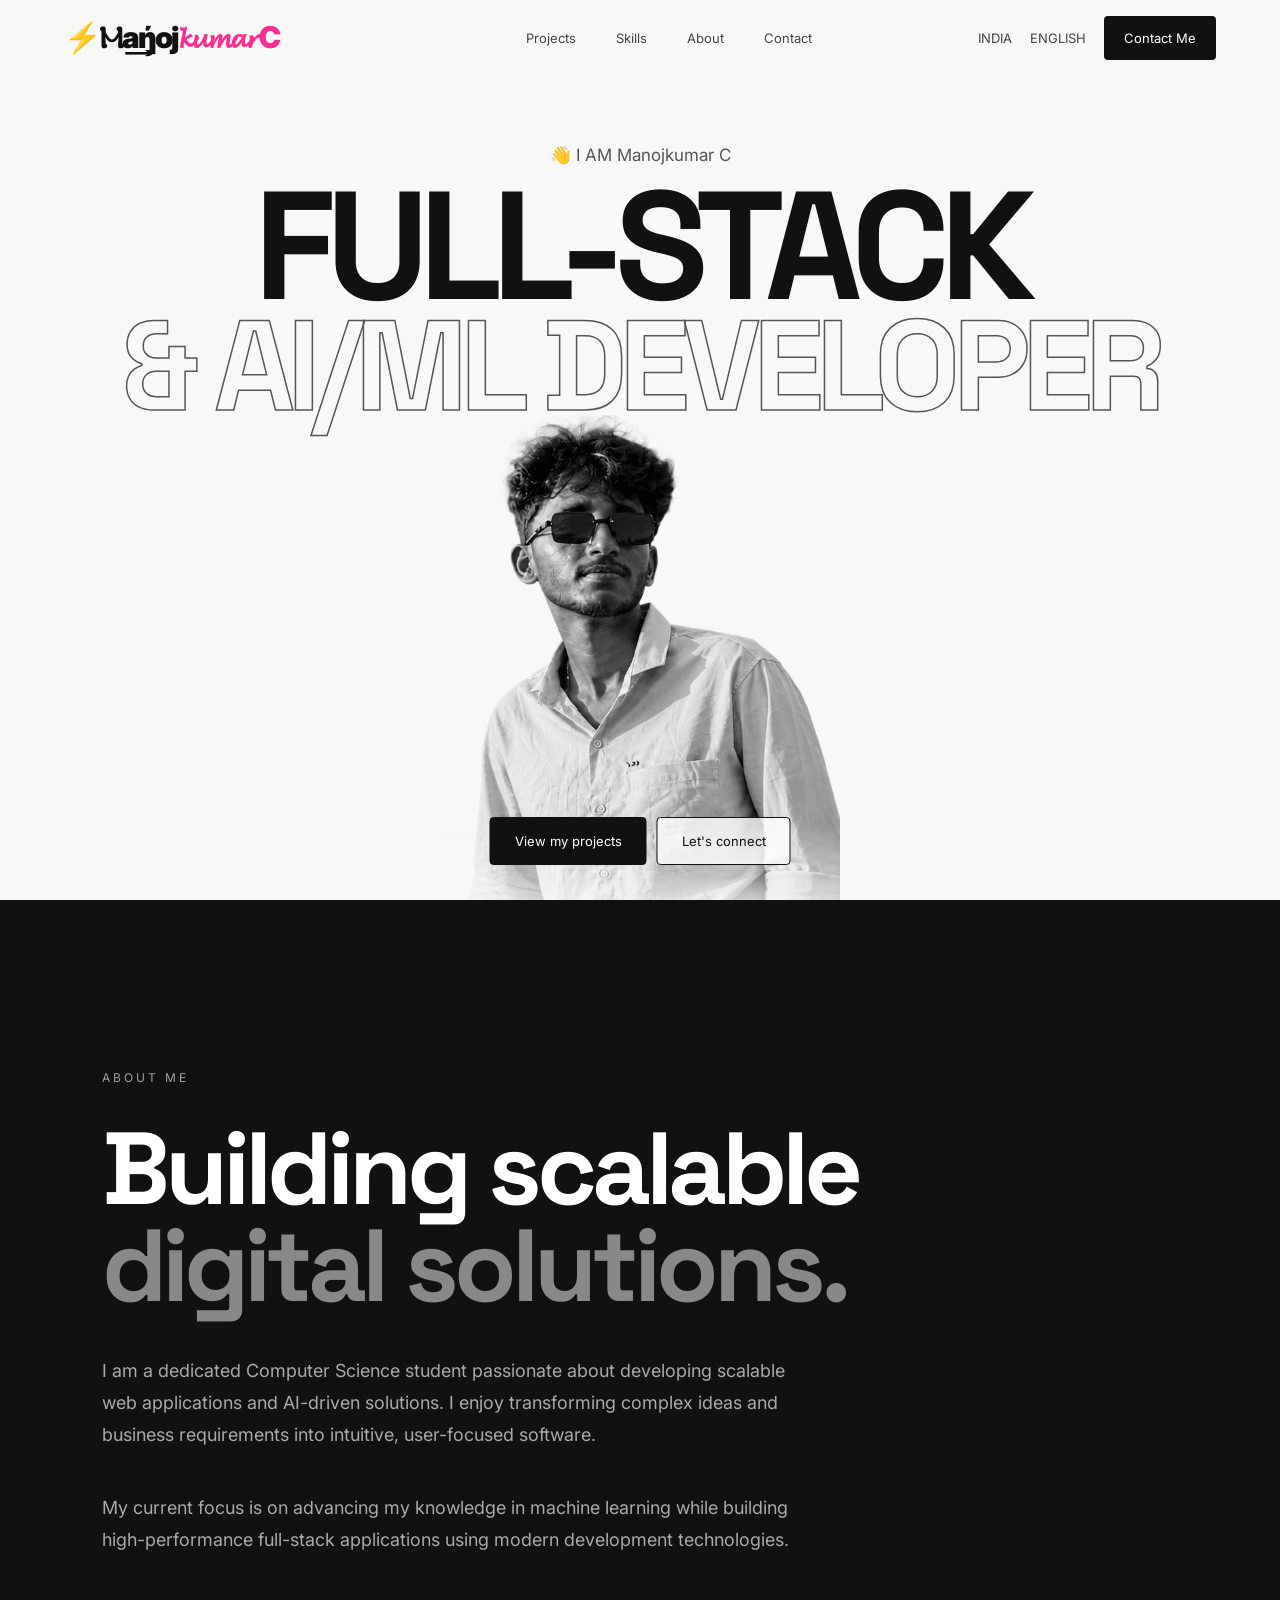
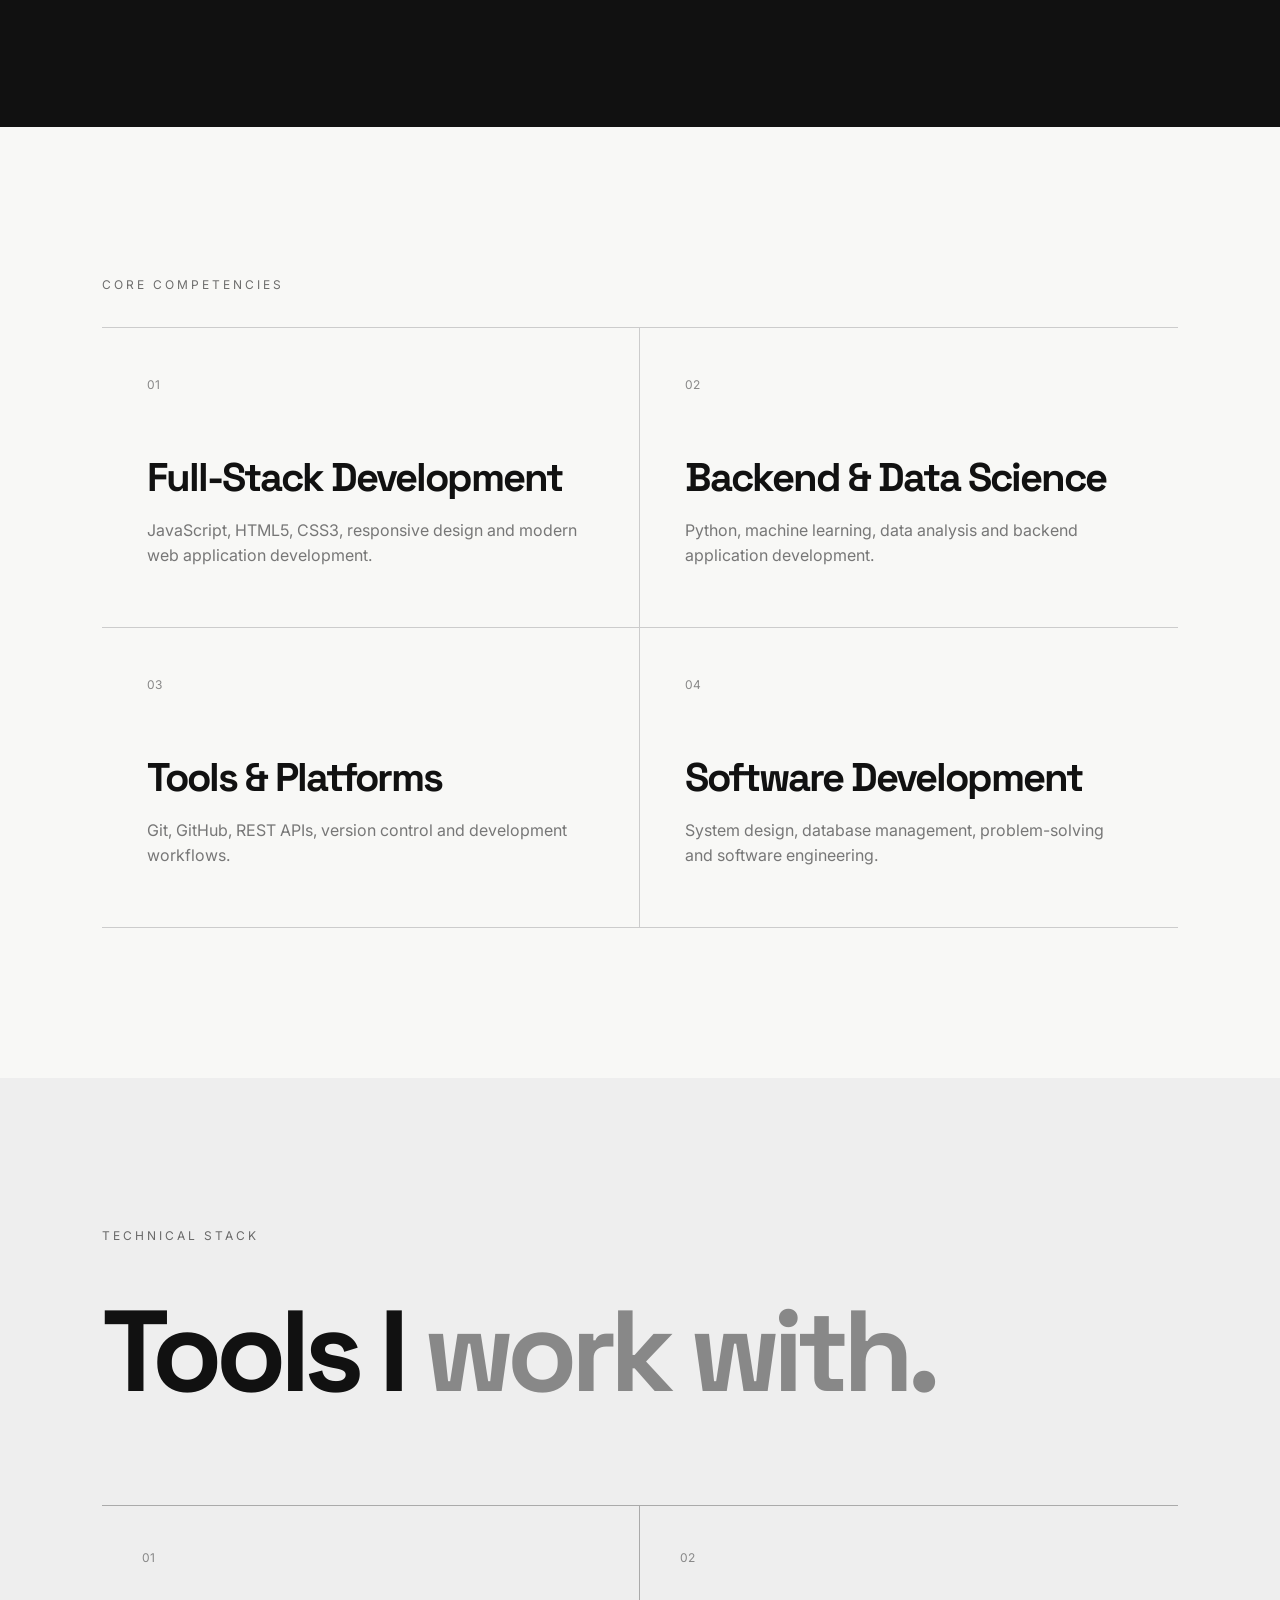
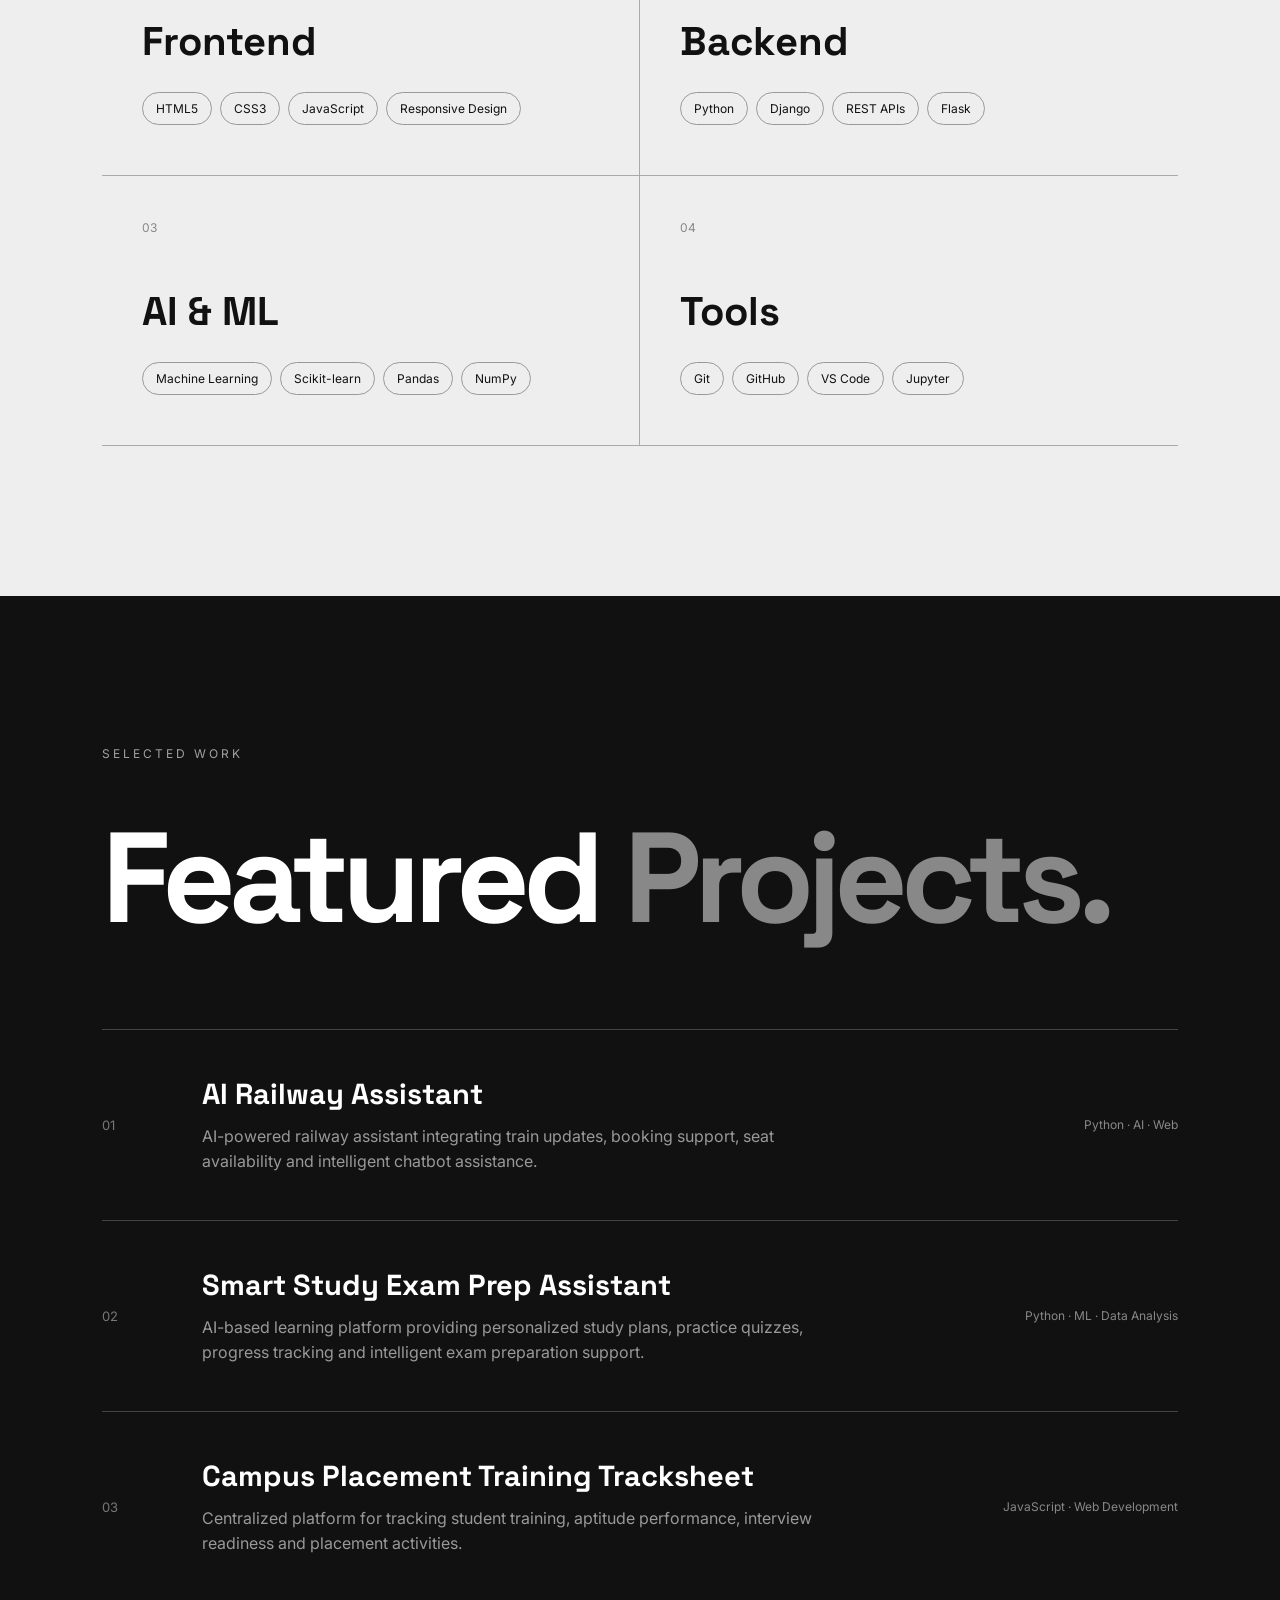
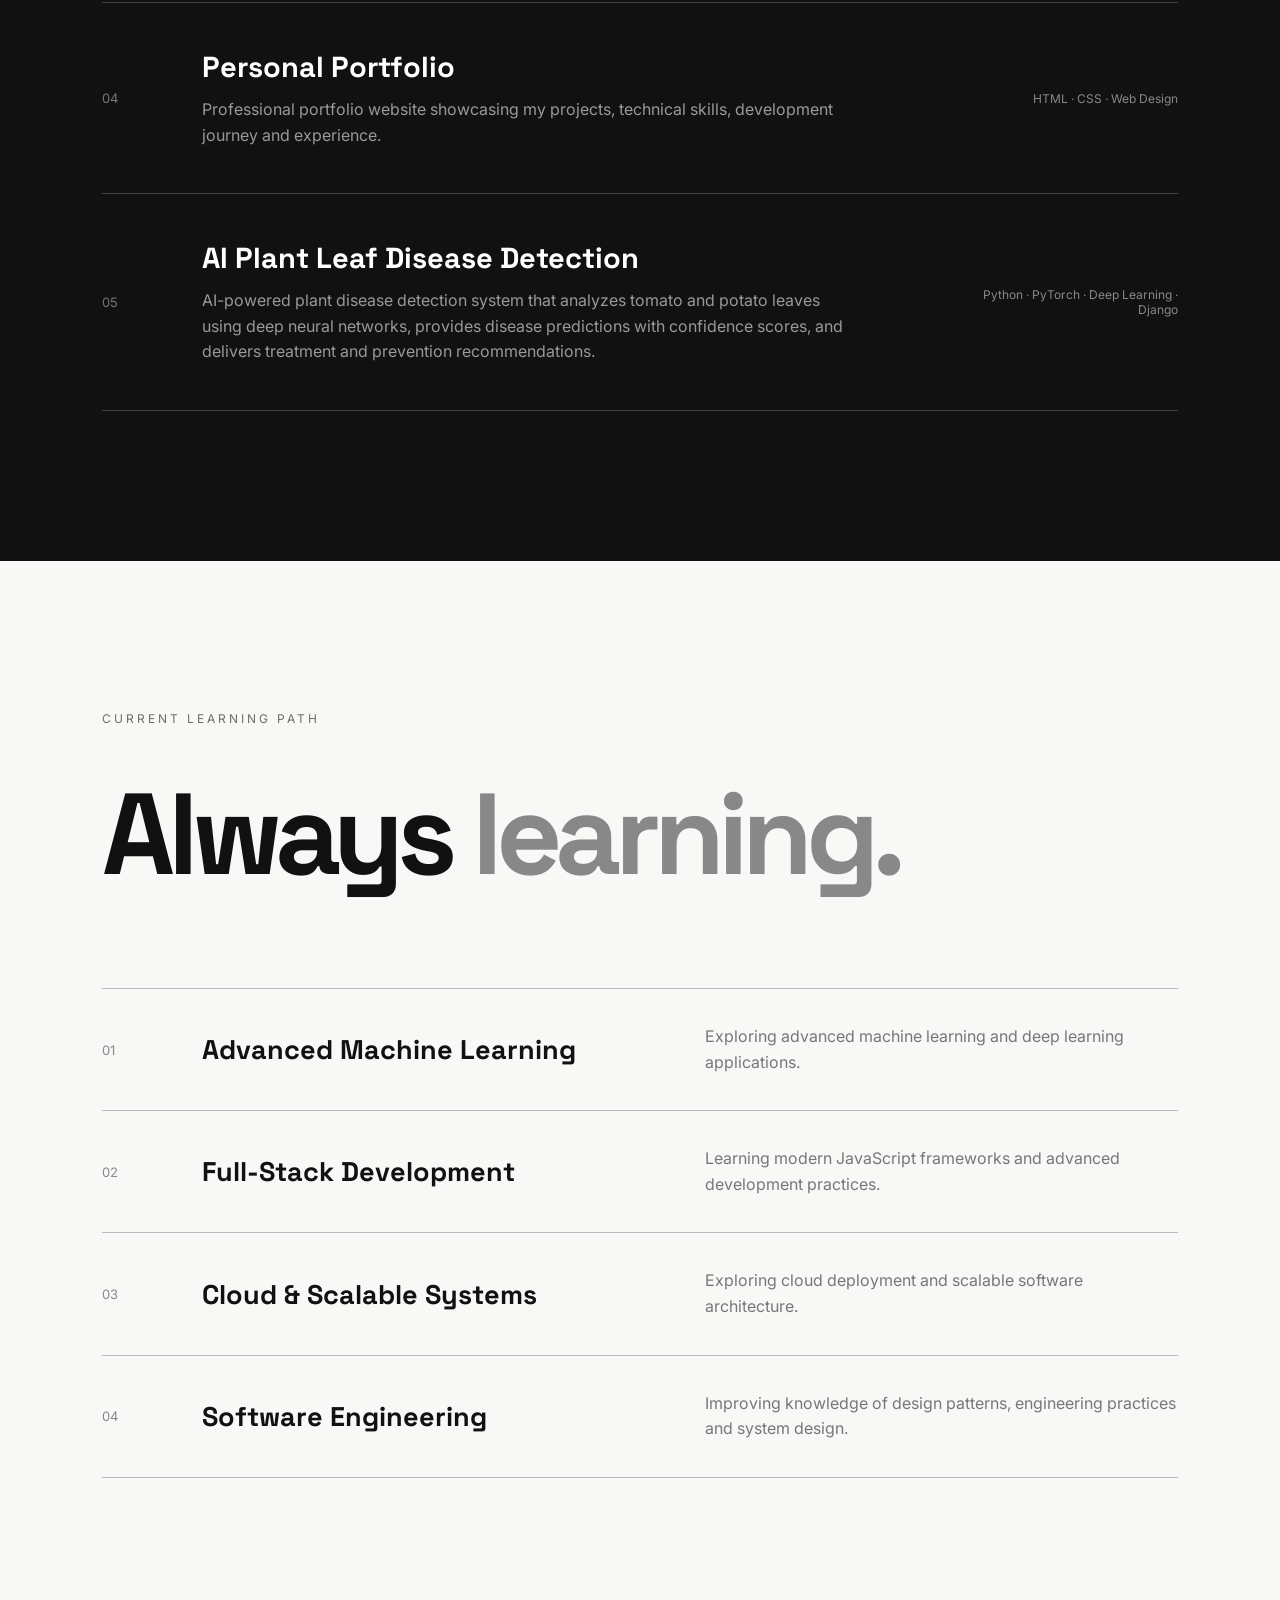
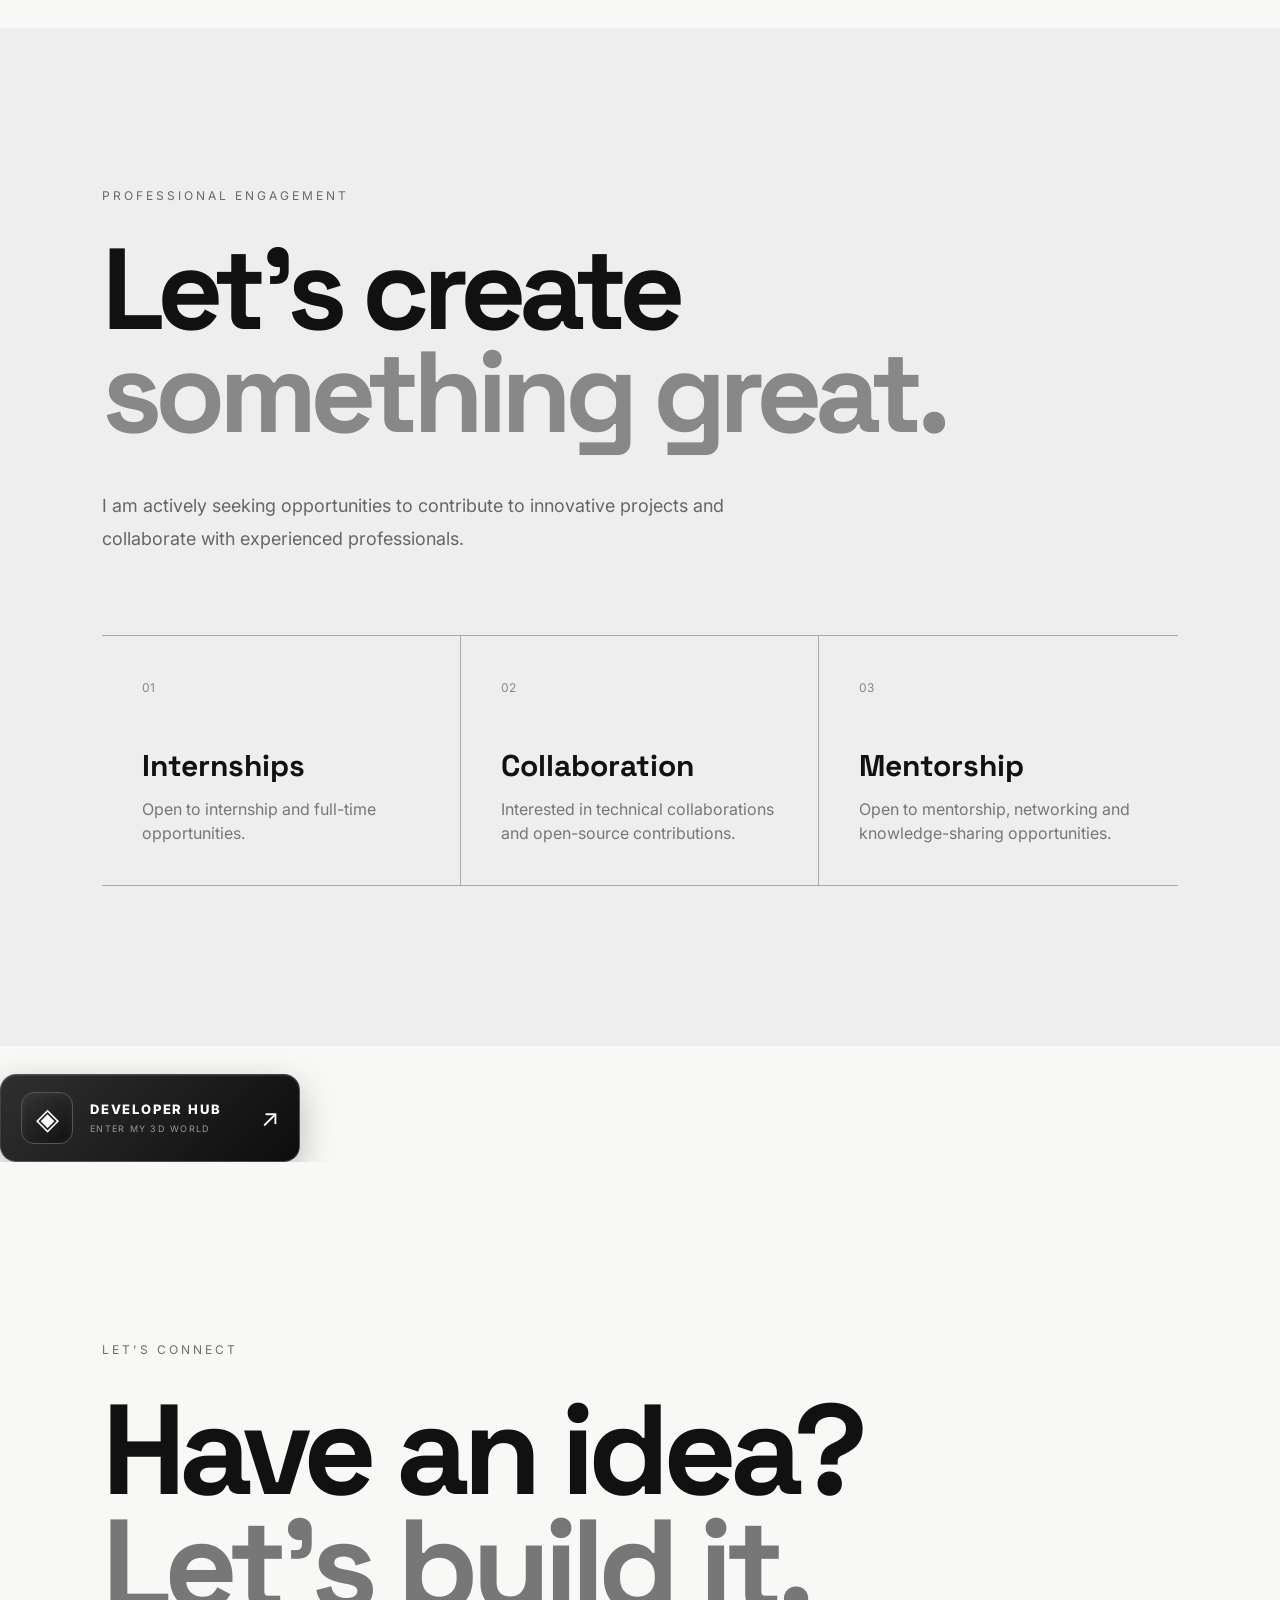
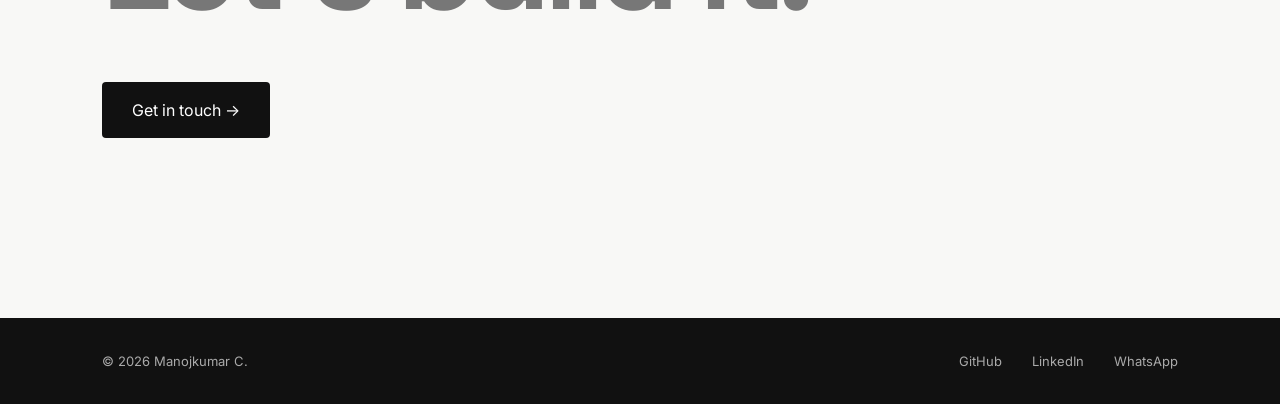
==== commit ebae93af: "Update index.html" ====
--- a/index.html
+++ b/index.html
@@ -670,6 +670,7 @@
     
 <!-- DEVELOPER HUB BUTTON -->
 <div class="developer-hub-container">
+    
     <a href="hub.html" class="developer-hub-link">
         <span class="developer-hub-icon">◈</span>
 
--- a/index.css
+++ b/index.css
@@ -1155,3 +1155,146 @@
         object-fit: cover;
     }
 }
+
+/* FUTURISTIC DEVELOPER HUB */
+.developer-hub-link {
+    position: relative;
+    isolation: isolate;
+    overflow: hidden;
+
+    display: inline-flex;
+    align-items: center;
+    gap: 17px;
+
+    min-width: 300px;
+    margin-top: 28px;
+    padding: 17px 20px;
+
+    color: #fff;
+    text-decoration: none;
+    background: linear-gradient(
+        135deg,
+        rgba(36, 36, 36, 0.95),
+        rgba(8, 8, 8, 0.98)
+    );
+
+    border: 1px solid rgba(255, 255, 255, 0.20);
+    border-radius: 16px;
+    box-shadow:
+        inset 0 1px 0 rgba(255, 255, 255, 0.08),
+        0 12px 35px rgba(0, 0, 0, 0.25);
+
+    transition: transform .35s ease,
+                border-color .35s ease,
+                box-shadow .35s ease;
+}
+
+/* Subtle light sweep */
+.developer-hub-link::before {
+    content: "";
+    position: absolute;
+    z-index: -1;
+    top: 0;
+    left: -120%;
+    width: 70%;
+    height: 100%;
+
+    background: linear-gradient(
+        110deg,
+        transparent,
+        rgba(255, 255, 255, 0.10),
+        transparent
+    );
+
+    transform: skewX(-20deg);
+    transition: left .7s ease;
+}
+
+.developer-hub-link:hover::before {
+    left: 150%;
+}
+
+.developer-hub-link:hover {
+    transform: translateY(-5px);
+    border-color: rgba(255, 255, 255, 0.65);
+    box-shadow:
+        0 18px 45px rgba(0, 0, 0, 0.45),
+        0 0 24px rgba(255, 255, 255, 0.06);
+}
+
+.developer-hub-icon {
+    display: grid;
+    place-items: center;
+    flex-shrink: 0;
+    width: 52px;
+    height: 52px;
+
+    color: #fff;
+    background: linear-gradient(145deg, #333, #111);
+    border: 1px solid #555;
+    border-radius: 13px;
+    font-size: 30px;
+
+    box-shadow: inset 0 1px 8px rgba(255,255,255,.06);
+    transition: transform .5s ease;
+}
+
+.developer-hub-link:hover .developer-hub-icon {
+    transform: rotate(-12deg) scale(1.06);
+}
+
+.developer-hub-content {
+    display: flex;
+    flex: 1;
+    flex-direction: column;
+    gap: 6px;
+}
+
+.developer-hub-title {
+    font-size: 13px;
+    font-weight: 800;
+    letter-spacing: 1.8px;
+}
+
+.developer-hub-subtitle {
+    color: #999;
+    font-size: 9px;
+    letter-spacing: 1.25px;
+}
+
+.developer-hub-arrow {
+    color: #fff;
+    font-size: 24px;
+    transition: transform .35s ease;
+}
+
+.developer-hub-link:hover .developer-hub-arrow {
+    transform: translate(4px, -4px);
+}
+
+@media (max-width: 480px) {
+    .developer-hub-link {
+        min-width: 0;
+        max-width: 100%;
+        gap: 12px;
+        padding: 14px;
+    }
+
+    .developer-hub-icon {
+        width: 44px;
+        height: 44px;
+    }
+
+    .developer-hub-title {
+        font-size: 11px;
+        letter-spacing: 1.2px;
+    }
+}
+
+@media (prefers-reduced-motion: reduce) {
+    .developer-hub-link,
+    .developer-hub-link *,
+    .developer-hub-link::before {
+        transition: none;
+    }
+}
